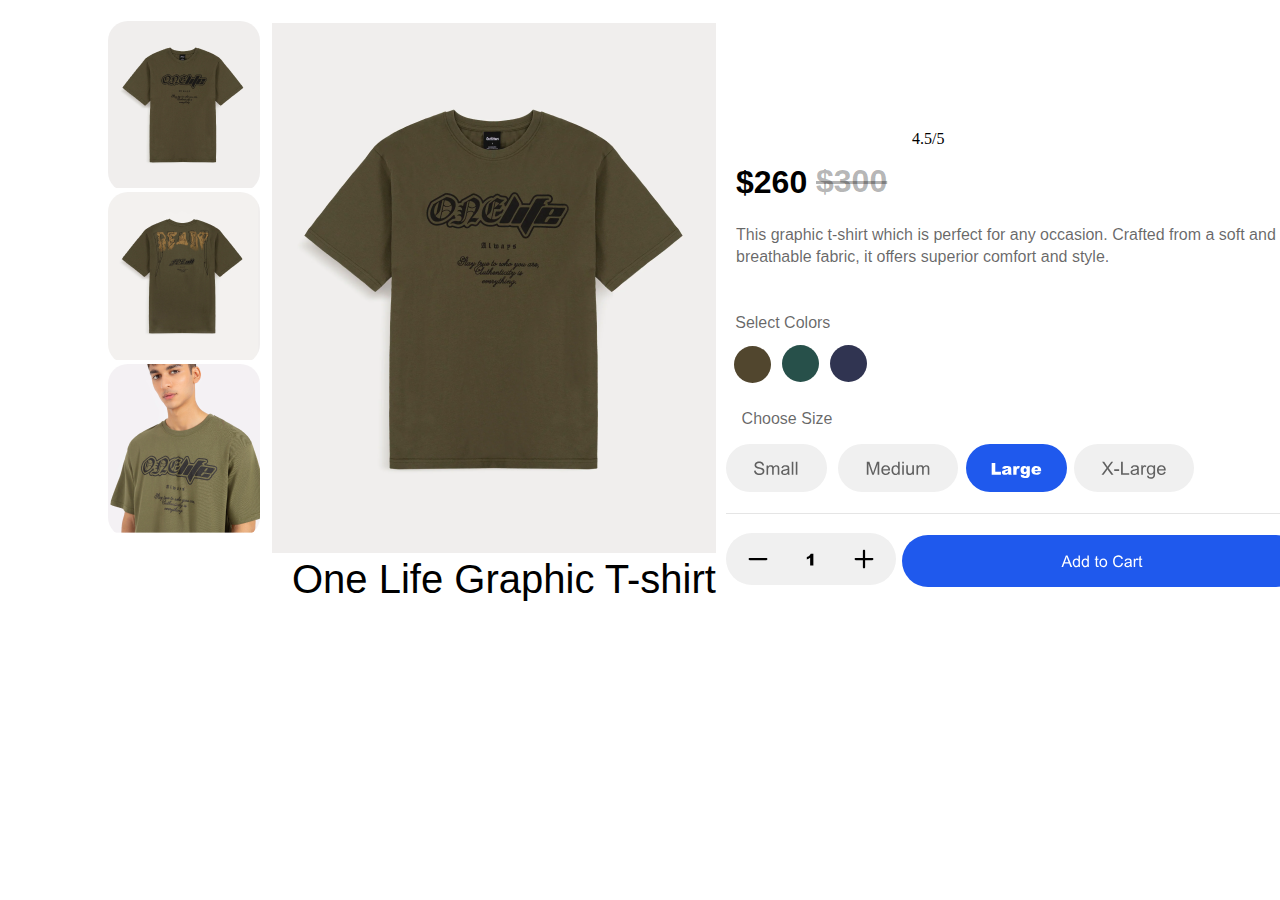
==== index.html @ cf6b4699 "ma partie" ====
<!DOCTYPE html>
<html lang="en">
<head>
    <meta charset="UTF-8">
    <meta name="viewport" content="width=device-width, initial-scale=1.0">
    <link rel="stylesheet" href="css/style.css"/>
    <link rel="stylesheet" href="https://cdnjs.cloudflare.com/ajax/libs/font-awesome/6.5.1/css/all.min.css" integrity="sha512-DTOQO9RWCH3ppGqcWaEA1BIZOC6xxalwEsw9c2QQeAIftl+Vegovlnee1c9QX4TctnWMn13TZye+giMm8e2LwA==" crossorigin="anonymous" referrerpolicy="no-referrer" />
    <title>Document</title>
</head>
<body>
    <h1></h1>
    <section class="ST-shirt">
        <article class="box">
            <div class="image-container"><img src="assets/small_tshirt_1.png"/></div>
        </article>
        <article class="box">
            <div class="image-container"><img src="assets/small_tshirt_2.png"/></div>
        </article>
        <article class="box">
            <div class="image-container"><img src="assets/small_tshirt_3.png"/></div>
        </article>
    </section>

    <section class="LT-shirt">
        <article class="box"><img src="assets/large_tshirt_1.png"/></article>
        
    <section class="Text1">
        <div class="text-container">
            <div style="color: black; font-size: 40px; font-family: Arial; font-weight: 400; word-wrap: break-word">One Life Graphic T-shirt</div>
        </div>
    </section>
        
        <section class="Stars">
            <article class="stars">
                <i class="fa-solid fa-star"></i>
                <i class="fa-solid fa-star"></i>
                <i class="fa-solid fa-star"></i>
                <i class="fa-solid fa-star"></i>  
                <i class="fa-sharp fa-regular fa-star-half-stroke"></i> 
            </article>
        </section>
        
        <section class="Grade">
            <article class="grade">
                4.5/5
            <section class="Price">
                <article class="text-container-2">
                    <article style="color: black; font-size: 32px; font-family: Arial; font-weight: 700; word-wrap: break-word">$260</article>
                </article>
            </section>
            
            <section class="Price2">
                <article class="text-container-3">
                    <article style="color: rgba(0, 0, 0, 0.30); font-size: 32px; font-family: Arial; font-weight: 700; text-decoration: line-through; word-wrap: break-word">$300</article>
                </article>
            </section>

            <section class="Text2">
                <article class="text-container2">
                    <article style="width: 100%; color: rgba(0, 0, 0, 0.60); font-size: 16px; font-family: Arial; font-weight: 400; line-height: 22px; word-wrap: break-word">This graphic t-shirt which is perfect for any occasion. Crafted from a soft and breathable fabric, it offers superior comfort and style.</article>
                </article>
            </section>
        </section>
    <section class="Colorsb">
        <article class="select colors">
            <article style="color: rgba(0, 0, 0, 0.60); font-size: 16px; font-family: Arial; font-weight: 400; word-wrap: break-word">Select Colors </article>
        </section>
        <section class="Circle1">
            <article class="button">
                <article class="circle"><img src="assets/Ellipse 1.svg" /></article>
    <section class="Circle2">
            <article class="button">
                <article class="circle"><img src="assets/Ellipse 2.svg" /></article>
    <section class="Circle3">
            <article class="button">
                <article class="circle"><img src="assets/Ellipse 3.svg" /></article>
     <section class="Check">
            <article class="button">
                <article class="check"><img src="assets/check.svg" /></article>
            </section>
        </section>
    </section>
</section>


<section class="CSize">
    <article class="select colors">
        <article style="color: rgba(0, 0, 0, 0.60); font-size: 16px; font-family: Arial; font-weight: 400; word-wrap: break-word">Choose Size </article>

<section class="Size">
    <article class="button">
        <article class="small"><img src="assets/small.svg" /></article>
<section class="Size">
    <article class="button">
        <article class="medium"><img src="assets/medium.svg" /></article>
<section class="Size">
    <article class="button">
        <article class="large"><img src="assets/large.svg" /></article>
<section class="Size">
    <article class="button">
        <article class="X-large"><img src="assets/X-large.svg" /></article>
           </section>
        </section>
    </section>
</section>

<section class="Line">
    <article class="line">
        <article class="line1"><img src="assets/Line.svg" /></article>
</section>

<section class="Compteur">
    <article class="button">
        <article class="compteur"><img src="assets/compteur.svg" /></article>
</section>

<section class="Cart">
    <article class="button">
        <article class="cart"><img src="assets/cart.svg" /></article>
</section>

</body>
</html>
---- css/style.css ----
.ST-shirt{
    display: flex;
    flex-wrap: wrap;
    margin-left: 100px;
    flex-wrap: wrap;
    flex-direction: column;
    width: 152px;
    border-radius: 20px;
    }

    .LT-shirt{
        display: flex;
        flex-wrap: wrap;
        margin-left: 16.5em;
        margin-top: -32.17em;
        height: 530px;
        
        }
        

        .image-container {
            border-radius: 20px;
            overflow: hidden;
            flex-wrap: wrap; 
        }
        
        .Text1 {
            display: flex;
            flex-wrap: wrap;
            align-items:top;
            margin-left: 20px;
            width: 57em;

        }

        .Stars{
        display: flex;
        flex-direction: row;
        flex-wrap: wrap;
        margin-top: -20em ;
        margin-left: 19.5em;
        font-size: 1.5em;
        color: #FFC633;
        width: 300px;
        }

        .Grade {
            color: black;
            flex-wrap: wrap;
            margin-left: -8em; 
            margin-top: -29.5em;
            width: 36px;
            height: 18px;
        }
        
        .Price{
            display: flex;
            flex-wrap: wrap;
            margin-left: -11em; 
            margin-top: 1em;
        
        }
        
        .Price2{
            display: flex;
            flex-wrap: wrap;
            align-items: top;
            margin-left: -6em; 
            margin-top: -2.38em;
        
        }
        
        .Text2{
            display: flex;
            flex-wrap: wrap;
            align-items: top;
            margin-left: -11em; 
            margin-top: 1.5em;
            width: 36.875em;
        
        }
        
        .Colorsb{
            display: flex;
            flex-wrap: wrap;
            align-items: top;
            margin-left: -13.3em; 
            margin-top: -18em;
            width: 6em;
        }

        .Circle1 {
            display: flex;
            margin-top: -16em;
            margin-left: -6.1em;
            width: 9em;
            height: 2.3em;
        }

        .Circle2 {
            display: flex;
            margin-top: -2.6em;
            margin-left: 3em;
            width: 9em;
            height: 2.3em;
        }

        .Circle3 {
            display: flex;
            margin-top: -2.6em;
            margin-left: 3em;
            width: 9em;
            height: 2.3em;
        }

        .Check{
            display: flex;
            margin-top: 0em;
            margin-left: 0em;
            width: 1em;
            height: 1em;
            color: black;
        }

        .CSize{
            display: flex;
            flex-wrap: wrap;
            align-items: top;
            margin-left: -8.5em; 
            margin-top: -12em;
            width: 5.68em;
        }

        .small{
            display: flex;
            margin-top:  1em;
            margin-left: -1em;
            width: 5.6em;
            height: 3em;
        }

        .medium{
            display: flex;
            margin-top:  -3em;
            margin-left: 6em;
            width: 6.6em;
            height: 3em;
        }

        .large{
            display: flex;
            margin-top:  -3em;
            margin-left: 14em;
            width: 6.2em;
            height: 3em;
        }

        .X-large{
            display: flex;
            margin-top:  -3em;
            margin-left: 20.80em;
            width: 6.6em;
            height: 3em;
        }

        .Line{
            display: flex;
            margin-top: 0.5em;
            margin-left: -1em;
            width: 36.875em;
            height: 0.1em
        }

        .Compteur{
            display: flex;
            margin-top: 2em;
            margin-left: -1em;
            width: 36em;
            height: 0.1em
        }

        .Cart{
            display: flex;
            margin-top: 0em;
            margin-left: 10em;
            width: 25em;
            height: 3.25em   
        }
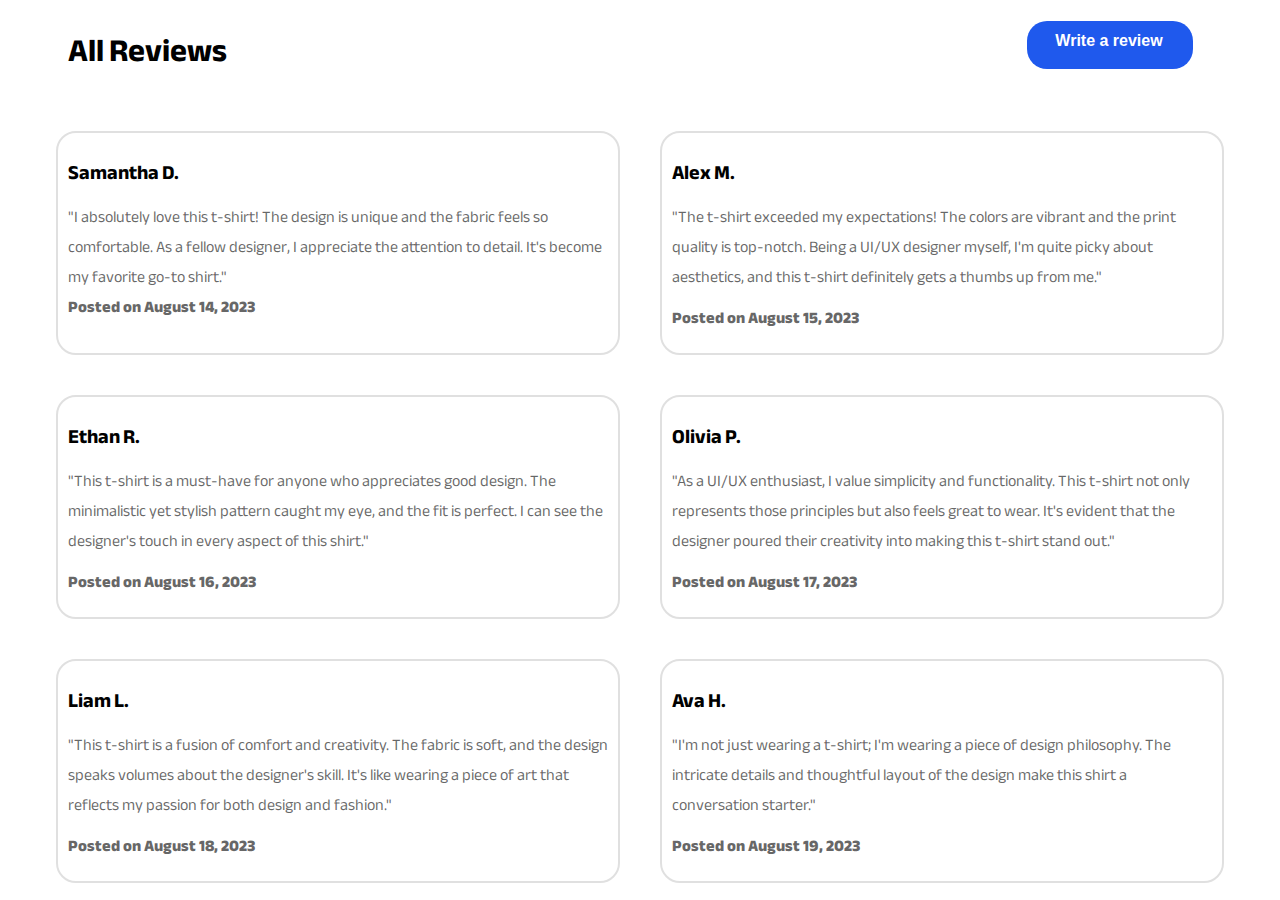
==== commit 58dec8fd: "changement police" ====
--- a/index.html
+++ b/index.html
@@ -1,123 +1,55 @@
 <!DOCTYPE html>
-<html lang="en">
+<html lang="fr">
 <head>
-    <meta charset="UTF-8">
-    <meta name="viewport" content="width=device-width, initial-scale=1.0">
-    <link rel="stylesheet" href="css/style.css"/>
+    <meta charset="utf-8">
+    <title>Shop</title>
+    <link rel="stylesheet" type="text/css" href="css/style.css">
     <link rel="stylesheet" href="https://cdnjs.cloudflare.com/ajax/libs/font-awesome/6.5.1/css/all.min.css" integrity="sha512-DTOQO9RWCH3ppGqcWaEA1BIZOC6xxalwEsw9c2QQeAIftl+Vegovlnee1c9QX4TctnWMn13TZye+giMm8e2LwA==" crossorigin="anonymous" referrerpolicy="no-referrer" />
-    <title>Document</title>
-</head>
-<body>
-    <h1></h1>
-    <section class="ST-shirt">
-        <article class="box">
-            <div class="image-container"><img src="assets/small_tshirt_1.png"/></div>
-        </article>
-        <article class="box">
-            <div class="image-container"><img src="assets/small_tshirt_2.png"/></div>
-        </article>
-        <article class="box">
-            <div class="image-container"><img src="assets/small_tshirt_3.png"/></div>
-        </article>
-    </section>
+    <link href="https://fonts.bunny.net/css2?family=Anek+Bangla:wght@100;200;300;400;500;600;700;800&display=swap" rel="stylesheet">
+    <body>
+        <h1 class="allreviews">All Reviews</i>
+            <button class="writeBox">
+                <h3 class="write">Write a review</h3>
+            </button>
+        </h1>
 
-    <section class="LT-shirt">
-        <article class="box"><img src="assets/large_tshirt_1.png"/></article>
-        
-    <section class="Text1">
-        <div class="text-container">
-            <div style="color: black; font-size: 40px; font-family: Arial; font-weight: 400; word-wrap: break-word">One Life Graphic T-shirt</div>
-        </div>
-    </section>
-        
-        <section class="Stars">
-            <article class="stars">
-                <i class="fa-solid fa-star"></i>
-                <i class="fa-solid fa-star"></i>
-                <i class="fa-solid fa-star"></i>
-                <i class="fa-solid fa-star"></i>  
-                <i class="fa-sharp fa-regular fa-star-half-stroke"></i> 
-            </article>
-        </section>
-        
-        <section class="Grade">
-            <article class="grade">
-                4.5/5
-            <section class="Price">
-                <article class="text-container-2">
-                    <article style="color: black; font-size: 32px; font-family: Arial; font-weight: 700; word-wrap: break-word">$260</article>
-                </article>
+        <section class="reviews">
+            <section class="comments">
+                <article class="star"><i class="fa-solid fa-star"></i><i class="fa-solid fa-star"></i><i class="fa-solid fa-star"></i><i class="fa-solid fa-star"></i><i class="fa-solid fa-star-half"></i></article>
+                <article class="Name">Samantha D.</article>
+                <acticle class="text">"I absolutely love this t-shirt! The design is unique and the fabric feels so comfortable. As a fellow designer, I appreciate the attention to detail. It's become my favorite go-to shirt."</article>
+                <article class="date">Posted on August 14, 2023</article>
             </section>
-            
-            <section class="Price2">
-                <article class="text-container-3">
-                    <article style="color: rgba(0, 0, 0, 0.30); font-size: 32px; font-family: Arial; font-weight: 700; text-decoration: line-through; word-wrap: break-word">$300</article>
-                </article>
+            <section class="comments">
+                <article class="star"><i class="fa-solid fa-star"></i><i class="fa-solid fa-star"></i><i class="fa-solid fa-star"></i><i class="fa-solid fa-star"></i></article>
+                <article class="Name">Alex M.</article>
+                <article class="text">"The t-shirt exceeded my expectations! The colors are vibrant and the print quality is top-notch. Being a UI/UX designer myself, I'm quite picky about aesthetics, and this t-shirt definitely gets a thumbs up from me."</article>
+                <article class="date">Posted on August 15, 2023</article>
             </section>
-
-            <section class="Text2">
-                <article class="text-container2">
-                    <article style="width: 100%; color: rgba(0, 0, 0, 0.60); font-size: 16px; font-family: Arial; font-weight: 400; line-height: 22px; word-wrap: break-word">This graphic t-shirt which is perfect for any occasion. Crafted from a soft and breathable fabric, it offers superior comfort and style.</article>
-                </article>
+            <section class="comments">
+                <article class="star"><i class="fa-solid fa-star"></i><i class="fa-solid fa-star"></i><i class="fa-solid fa-star"></i><i class="fa-solid fa-star-half"></i></article>
+                <article class="Name">Ethan R.</article>
+                <article class="text">"This t-shirt is a must-have for anyone who appreciates good design. The minimalistic yet stylish pattern caught my eye, and the fit is perfect. I can see the designer's touch in every aspect of this shirt."</article>
+                <article class="date">Posted on August 16, 2023</article>
+            </section>
+            <section class="comments">
+                <article class="star"><i class="fa-solid fa-star"></i><i class="fa-solid fa-star"></i><i class="fa-solid fa-star"></i><i class="fa-solid fa-star"></i></article>
+                <article class="Name">Olivia P.</article>
+                <article class="text">"As a UI/UX enthusiast, I value simplicity and functionality. This t-shirt not only represents those principles but also feels great to wear. It's evident that the designer poured their creativity into making this t-shirt stand out."</article>
+                <article class="date">Posted on August 17, 2023</article>
+            </section>
+            <section class="comments">
+                <article class="star"><i class="fa-solid fa-star"></i><i class="fa-solid fa-star"></i><i class="fa-solid fa-star"></i><i class="fa-solid fa-star"></i></article>
+                <article class="Name">Liam L.</article>
+                <article class="text">"This t-shirt is a fusion of comfort and creativity. The fabric is soft, and the design speaks volumes about the designer's skill. It's like wearing a piece of art that reflects my passion for both design and fashion."</article>
+                <article class="date">Posted on August 18, 2023</article>
+            </section>
+            <section class="comments">
+                <article class="star"><i class="fa-solid fa-star"></i><i class="fa-solid fa-star"></i><i class="fa-solid fa-star"></i><i class="fa-solid fa-star"></i><i class="fa-solid fa-star-half"></i></article>
+                <article class="Name">Ava H.</article>
+                <article class="text">"I'm not just wearing a t-shirt; I'm wearing a piece of design philosophy. The intricate details and thoughtful layout of the design make this shirt a conversation starter."</article>
+                <article class="date">Posted on August 19, 2023</article>
             </section>
         </section>
-    <section class="Colorsb">
-        <article class="select colors">
-            <article style="color: rgba(0, 0, 0, 0.60); font-size: 16px; font-family: Arial; font-weight: 400; word-wrap: break-word">Select Colors </article>
-        </section>
-        <section class="Circle1">
-            <article class="button">
-                <article class="circle"><img src="assets/Ellipse 1.svg" /></article>
-    <section class="Circle2">
-            <article class="button">
-                <article class="circle"><img src="assets/Ellipse 2.svg" /></article>
-    <section class="Circle3">
-            <article class="button">
-                <article class="circle"><img src="assets/Ellipse 3.svg" /></article>
-     <section class="Check">
-            <article class="button">
-                <article class="check"><img src="assets/check.svg" /></article>
-            </section>
-        </section>
-    </section>
-</section>
-
-
-<section class="CSize">
-    <article class="select colors">
-        <article style="color: rgba(0, 0, 0, 0.60); font-size: 16px; font-family: Arial; font-weight: 400; word-wrap: break-word">Choose Size </article>
-
-<section class="Size">
-    <article class="button">
-        <article class="small"><img src="assets/small.svg" /></article>
-<section class="Size">
-    <article class="button">
-        <article class="medium"><img src="assets/medium.svg" /></article>
-<section class="Size">
-    <article class="button">
-        <article class="large"><img src="assets/large.svg" /></article>
-<section class="Size">
-    <article class="button">
-        <article class="X-large"><img src="assets/X-large.svg" /></article>
-           </section>
-        </section>
-    </section>
-</section>
-
-<section class="Line">
-    <article class="line">
-        <article class="line1"><img src="assets/Line.svg" /></article>
-</section>
-
-<section class="Compteur">
-    <article class="button">
-        <article class="compteur"><img src="assets/compteur.svg" /></article>
-</section>
-
-<section class="Cart">
-    <article class="button">
-        <article class="cart"><img src="assets/cart.svg" /></article>
-</section>
-
-</body>
-</html>+    </body>
+</head>--- a/css/style.css
+++ b/css/style.css
@@ -1,188 +1,150 @@
-.ST-shirt{
-    display: flex;
-    flex-wrap: wrap;
-    margin-left: 100px;
-    flex-wrap: wrap;
-    flex-direction: column;
-    width: 152px;
-    border-radius: 20px;
-    }
-
-    .LT-shirt{
-        display: flex;
-        flex-wrap: wrap;
-        margin-left: 16.5em;
-        margin-top: -32.17em;
-        height: 530px;
-        
-        }
-        
-
-        .image-container {
-            border-radius: 20px;
-            overflow: hidden;
-            flex-wrap: wrap; 
-        }
-        
-        .Text1 {
-            display: flex;
-            flex-wrap: wrap;
-            align-items:top;
-            margin-left: 20px;
-            width: 57em;
-
-        }
-
-        .Stars{
-        display: flex;
-        flex-direction: row;
-        flex-wrap: wrap;
-        margin-top: -20em ;
-        margin-left: 19.5em;
-        font-size: 1.5em;
-        color: #FFC633;
-        width: 300px;
-        }
-
-        .Grade {
-            color: black;
-            flex-wrap: wrap;
-            margin-left: -8em; 
-            margin-top: -29.5em;
-            width: 36px;
-            height: 18px;
-        }
-        
-        .Price{
-            display: flex;
-            flex-wrap: wrap;
-            margin-left: -11em; 
-            margin-top: 1em;
-        
-        }
-        
-        .Price2{
-            display: flex;
-            flex-wrap: wrap;
-            align-items: top;
-            margin-left: -6em; 
-            margin-top: -2.38em;
-        
-        }
-        
-        .Text2{
-            display: flex;
-            flex-wrap: wrap;
-            align-items: top;
-            margin-left: -11em; 
-            margin-top: 1.5em;
-            width: 36.875em;
-        
-        }
-        
-        .Colorsb{
-            display: flex;
-            flex-wrap: wrap;
-            align-items: top;
-            margin-left: -13.3em; 
-            margin-top: -18em;
-            width: 6em;
-        }
-
-        .Circle1 {
-            display: flex;
-            margin-top: -16em;
-            margin-left: -6.1em;
-            width: 9em;
-            height: 2.3em;
-        }
-
-        .Circle2 {
-            display: flex;
-            margin-top: -2.6em;
-            margin-left: 3em;
-            width: 9em;
-            height: 2.3em;
-        }
-
-        .Circle3 {
-            display: flex;
-            margin-top: -2.6em;
-            margin-left: 3em;
-            width: 9em;
-            height: 2.3em;
-        }
-
-        .Check{
-            display: flex;
-            margin-top: 0em;
-            margin-left: 0em;
-            width: 1em;
-            height: 1em;
-            color: black;
-        }
-
-        .CSize{
-            display: flex;
-            flex-wrap: wrap;
-            align-items: top;
-            margin-left: -8.5em; 
-            margin-top: -12em;
-            width: 5.68em;
-        }
-
-        .small{
-            display: flex;
-            margin-top:  1em;
-            margin-left: -1em;
-            width: 5.6em;
-            height: 3em;
-        }
-
-        .medium{
-            display: flex;
-            margin-top:  -3em;
-            margin-left: 6em;
-            width: 6.6em;
-            height: 3em;
-        }
-
-        .large{
-            display: flex;
-            margin-top:  -3em;
-            margin-left: 14em;
-            width: 6.2em;
-            height: 3em;
-        }
-
-        .X-large{
-            display: flex;
-            margin-top:  -3em;
-            margin-left: 20.80em;
-            width: 6.6em;
-            height: 3em;
-        }
-
-        .Line{
-            display: flex;
-            margin-top: 0.5em;
-            margin-left: -1em;
-            width: 36.875em;
-            height: 0.1em
-        }
-
-        .Compteur{
-            display: flex;
-            margin-top: 2em;
-            margin-left: -1em;
-            width: 36em;
-            height: 0.1em
-        }
-
-        .Cart{
-            display: flex;
-            margin-top: 0em;
-            margin-left: 10em;
-            width: 25em;
-            height: 3.25em   
-        }+body {
+    font-family: 'Anek Bangla', sans-serif;
+    font-weight:100
+}
+
+.star {
+    color:#FFC300;
+    grid-area:star;
+}
+
+.Name {
+    font-weight:700;
+    font-size:20px;
+    grid-area:Name;
+
+}
+
+.text {
+    font-size:16px;
+    font-weight:400;
+    grid-area:text;
+    color:rgba(0, 0, 0, 0.6);
+}
+
+.date {
+    font-size: 16px;
+    font-weight:900;
+    color:rgba(0, 0, 0, 0.6);
+    grid-area:date;    
+}
+
+.write {
+    color:white;
+    font-weight:900;
+    font-size:16px;
+}
+@media only screen and (min-width:1184px){
+.reviews {
+    margin-top:50px;
+    display:grid;
+    justify-content: center;
+    grid-template-areas: 
+    "comments comments"
+    "comments comments"
+    "comments comments";
+    row-gap: 40px;
+    column-gap: 40px;
+}
+
+.comments {
+    display:grid;
+    grid-template-areas: 
+    "star"
+    "name"
+    "text"
+    "date";
+    width:540px;
+    height: 200px;
+    border:2px solid rgb(224, 224, 224);
+    border-radius: 20px;
+    padding:10px;
+    column-gap: 20px;;
+}
+
+.comments:hover {
+    transform:scale(1.1)
+}
+
+.Name {
+    grid-area:name;
+}
+
+.text {
+    grid-area:text;
+}
+
+.date {
+    grid-area:date;
+}
+
+.allreviews {
+    display:flex;
+    justify-content: center;
+    margin-right:20px;
+}
+
+.writeBox {
+    margin-left:800px;
+    border-radius:20px;
+    border:0px solid rgb(0.185 0.3428 0.8969);
+    background: #1F59ED;
+    width:166px;
+    height:48px;
+}
+
+.writeBox:hover {
+    transform:scale(1.1);
+}
+
+.write {
+    margin-top:10px;
+    margin-left:10px;
+    width:133px;
+    height:23px;
+
+}
+}
+
+@media only screen and (min-width:450px) and (max-width:1184px){
+    .reviews {
+        margin-top: 27px;
+        display:flex;
+        flex-direction: column;
+        gap:23px;
+    }
+    .comments {
+        display:flex;
+        flex-direction: column;
+        width:358px;
+        height:169px;
+        border:1px solid rgb(224, 224, 224);
+        border-radius: 20px;
+        padding:24px;
+        gap:10px
+    }
+
+    .allreviews {
+        display:flex;
+        justify-content: left;
+        width: 500px;
+        height:27px;
+        font-size:20px;
+        font-weight:700
+    }
+
+    .writeBox {
+        margin-top:-5px;
+        margin-left:180px;
+        border-radius:20px;
+        border:0px solid rgb(0.185 0.3428 0.8969);
+        background: #1F59ED;
+        width:113px;
+        height:40px;
+    }
+
+    .write {
+        font-size:12px;
+        font-weight: 500;
+    }
+}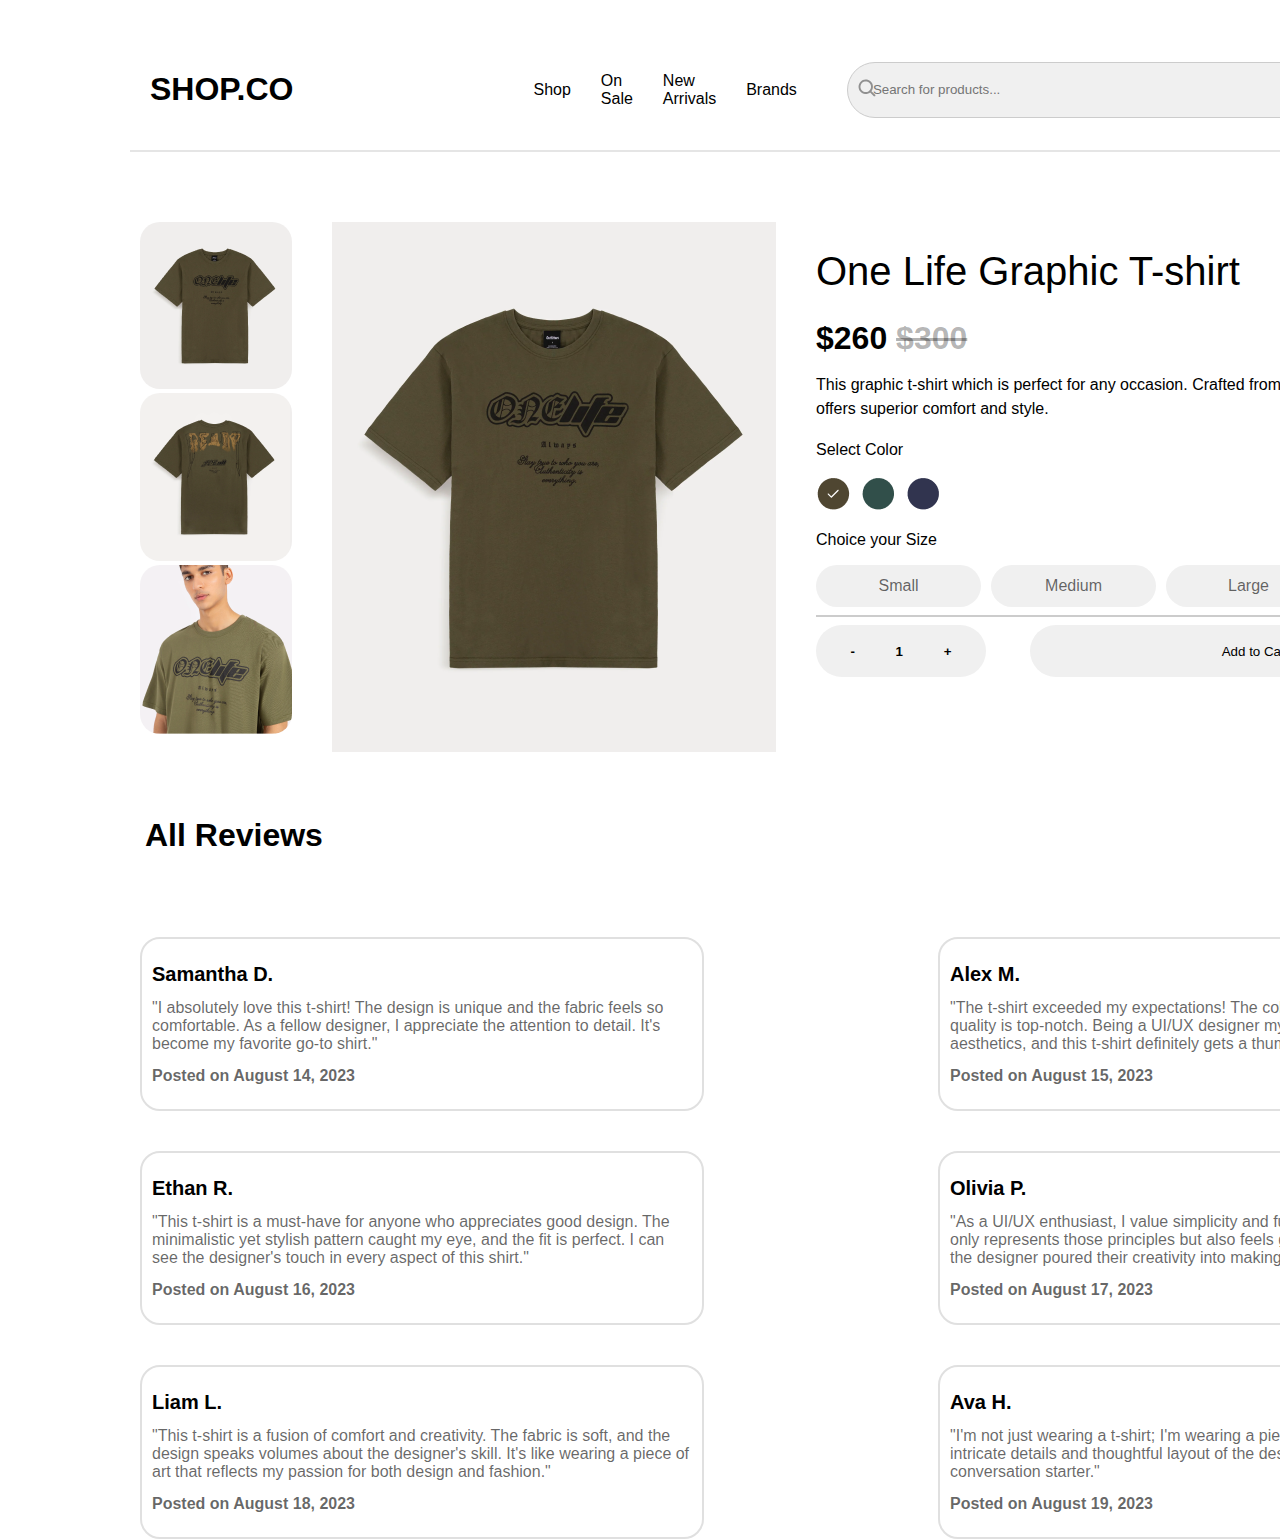
==== commit 6b4cf86d: "changement de police" ====
--- a/index.html
+++ b/index.html
@@ -1,55 +1,148 @@
-<!DOCTYPE html>
-<html lang="fr">
-<head>
-    <meta charset="utf-8">
-    <title>Shop</title>
-    <link rel="stylesheet" type="text/css" href="css/style.css">
-    <link rel="stylesheet" href="https://cdnjs.cloudflare.com/ajax/libs/font-awesome/6.5.1/css/all.min.css" integrity="sha512-DTOQO9RWCH3ppGqcWaEA1BIZOC6xxalwEsw9c2QQeAIftl+Vegovlnee1c9QX4TctnWMn13TZye+giMm8e2LwA==" crossorigin="anonymous" referrerpolicy="no-referrer" />
-    <link href="https://fonts.bunny.net/css2?family=Anek+Bangla:wght@100;200;300;400;500;600;700;800&display=swap" rel="stylesheet">
-    <body>
-        <h1 class="allreviews">All Reviews</i>
-            <button class="writeBox">
-                <h3 class="write">Write a review</h3>
-            </button>
-        </h1>
-
-        <section class="reviews">
-            <section class="comments">
-                <article class="star"><i class="fa-solid fa-star"></i><i class="fa-solid fa-star"></i><i class="fa-solid fa-star"></i><i class="fa-solid fa-star"></i><i class="fa-solid fa-star-half"></i></article>
-                <article class="Name">Samantha D.</article>
-                <acticle class="text">"I absolutely love this t-shirt! The design is unique and the fabric feels so comfortable. As a fellow designer, I appreciate the attention to detail. It's become my favorite go-to shirt."</article>
-                <article class="date">Posted on August 14, 2023</article>
-            </section>
-            <section class="comments">
-                <article class="star"><i class="fa-solid fa-star"></i><i class="fa-solid fa-star"></i><i class="fa-solid fa-star"></i><i class="fa-solid fa-star"></i></article>
-                <article class="Name">Alex M.</article>
-                <article class="text">"The t-shirt exceeded my expectations! The colors are vibrant and the print quality is top-notch. Being a UI/UX designer myself, I'm quite picky about aesthetics, and this t-shirt definitely gets a thumbs up from me."</article>
-                <article class="date">Posted on August 15, 2023</article>
-            </section>
-            <section class="comments">
-                <article class="star"><i class="fa-solid fa-star"></i><i class="fa-solid fa-star"></i><i class="fa-solid fa-star"></i><i class="fa-solid fa-star-half"></i></article>
-                <article class="Name">Ethan R.</article>
-                <article class="text">"This t-shirt is a must-have for anyone who appreciates good design. The minimalistic yet stylish pattern caught my eye, and the fit is perfect. I can see the designer's touch in every aspect of this shirt."</article>
-                <article class="date">Posted on August 16, 2023</article>
-            </section>
-            <section class="comments">
-                <article class="star"><i class="fa-solid fa-star"></i><i class="fa-solid fa-star"></i><i class="fa-solid fa-star"></i><i class="fa-solid fa-star"></i></article>
-                <article class="Name">Olivia P.</article>
-                <article class="text">"As a UI/UX enthusiast, I value simplicity and functionality. This t-shirt not only represents those principles but also feels great to wear. It's evident that the designer poured their creativity into making this t-shirt stand out."</article>
-                <article class="date">Posted on August 17, 2023</article>
-            </section>
-            <section class="comments">
-                <article class="star"><i class="fa-solid fa-star"></i><i class="fa-solid fa-star"></i><i class="fa-solid fa-star"></i><i class="fa-solid fa-star"></i></article>
-                <article class="Name">Liam L.</article>
-                <article class="text">"This t-shirt is a fusion of comfort and creativity. The fabric is soft, and the design speaks volumes about the designer's skill. It's like wearing a piece of art that reflects my passion for both design and fashion."</article>
-                <article class="date">Posted on August 18, 2023</article>
-            </section>
-            <section class="comments">
-                <article class="star"><i class="fa-solid fa-star"></i><i class="fa-solid fa-star"></i><i class="fa-solid fa-star"></i><i class="fa-solid fa-star"></i><i class="fa-solid fa-star-half"></i></article>
-                <article class="Name">Ava H.</article>
-                <article class="text">"I'm not just wearing a t-shirt; I'm wearing a piece of design philosophy. The intricate details and thoughtful layout of the design make this shirt a conversation starter."</article>
-                <article class="date">Posted on August 19, 2023</article>
-            </section>
-        </section>
-    </body>
-</head>+<!DOCTYPE html>
+<html lang="en">
+<head>
+    <meta charset="UTF-8">
+    <meta http-equiv="X-UA-Compatible" content="IE=edge">
+    <meta name="viewport" content="width=device-width, initial-scale=1.0">
+    <link rel="stylesheet" href="css/style.css">
+    <link href="https://fonts.bunny.net/css2?family=Anek+Bangla:wght@100;200;300;400;500;600;700;800&display=swap" rel="stylesheet">
+   
+    <link rel="stylesheet" href="https://cdnjs.cloudflare.com/ajax/libs/font-awesome/6.5.1/css/all.min.css" integrity="sha512-DTOQO9RWCH3ppGqcWaEA1BIZOC6xxalwEsw9c2QQeAIftl+Vegovlnee1c9QX4TctnWMn13TZye+giMm8e2LwA==" crossorigin="anonymous" referrerpolicy="no-referrer" />
+    <title>Votre Titre</title>
+</head>
+<body>
+
+      <header>
+          
+          <nav class="header_menu">
+              <h1 class="logo">SHOP.CO</h1>
+            <ul>
+              <a href="#">Shop<i class="fa-solid fa-chevron-down"></i></a>
+              <a href="#">On Sale</a>
+              <a href="#">New Arrivals</a>
+              <a href="#">Brands</a>
+            </ul>
+            <div class="search-container">
+              <div class="search-icon">
+                <svg xmlns="http://www.w3.org/2000/svg" width="20" height="24" viewBox="0 0 24 24" fill="none">
+                  <path d="M21.7959 20.2041L17.3437 15.75C18.6787 14.0104 19.3019 11.8282 19.087 9.64606C18.8722 7.46389 17.8353 5.44515 16.1867 3.99936C14.5382 2.55356 12.4014 1.78898 10.2098 1.8607C8.01829 1.93243 5.93607 2.83509 4.38558 4.38558C2.83509 5.93607 1.93243 8.01829 1.8607 10.2098C1.78898 12.4014 2.55356 14.5382 3.99936 16.1867C5.44515 17.8353 7.46389 18.8722 9.64606 19.087C11.8282 19.3019 14.0104 18.6787 15.75 17.3437L20.2059 21.8006C20.3106 21.9053 20.4348 21.9883 20.5715 22.0449C20.7083 22.1015 20.8548 22.1307 21.0028 22.1307C21.1508 22.1307 21.2973 22.1015 21.4341 22.0449C21.5708 21.9883 21.695 21.9053 21.7997 21.8006C21.9043 21.696 21.9873 21.5717 22.044 21.435C22.1006 21.2983 22.1298 21.1517 22.1298 21.0037C22.1298 20.8557 22.1006 20.7092 22.044 20.5725C21.9873 20.4357 21.9043 20.3115 21.7997 20.2069L21.7959 20.2041ZM4.12499 10.5C4.12499 9.23914 4.49888 8.0066 5.19938 6.95823C5.89987 5.90987 6.89551 5.09277 8.06039 4.61026C9.22527 4.12775 10.5071 4.00151 11.7437 4.24749C12.9803 4.49347 14.1162 5.10063 15.0078 5.99219C15.8994 6.88375 16.5065 8.01966 16.7525 9.25629C16.9985 10.4929 16.8722 11.7747 16.3897 12.9396C15.9072 14.1045 15.0901 15.1001 14.0418 15.8006C12.9934 16.5011 11.7608 16.875 10.5 16.875C8.80977 16.8733 7.18927 16.201 5.99411 15.0059C4.79894 13.8107 4.12673 12.1902 4.12499 10.5Z" fill="black" fill-opacity="0.4" style="fill:black;fill-opacity:0.4;"/>
+                  </svg>
+              </div>
+              <input type="text" class="search-input" placeholder="Search for products...">
+              <div class="additional-icons">
+                <i class="fas fa-search"></i>
+                <i class="fas fa-shopping-cart"></i>
+                <i class="far fa-user-circle"></i>
+              </div>
+            </div>
+        </nav>
+       
+    </header>
+
+    <!-- Corrected HTML Structure -->
+<section class="contenu">
+  <section class="description">
+    <div class="grid-container">
+      <div class="grid-item">
+        <img src="images/small_tshirt_1.png" title="t-shirt1" class="item1">
+        <img src="images/small_tshirt_2.png" title="tishirt2" class="item2">
+        <img src="images/small_tshirt_3.png" title="t-shirt3" class="item3">
+      </div>
+      <div class="grid-item">
+        <article>
+          <img src="images/large_tshirt_1.png" title="t-shirt1" class="item4">
+        </article>
+      </div>
+      <div class="grid-item3">
+        <div class="product-details">
+          <h1 class="oneLife">One Life Graphic T-shirt</h1>
+          <div class="rating">
+            <!-- Ajoutez ici vos 5 étoiles en utilisant des icônes ou des images -->
+            <span class="stars"><i class="fa fa-star"></i><i class="fa fa-star"></i><i class="fa fa-star"></i><i class="fa fa-star"></i><i class="fa fa-star-half"></i></span>
+          </div>
+
+          <span class="prix1">$260 </span> <span class="prix2">$300</span>
+
+          <p class="product-description">
+            This graphic t-shirt which is perfect for any occasion. Crafted from a soft and breathable fabric, it offers superior comfort and style.
+          </p>
+
+          <p>Select Color</p>
+          <!-- Ajoutez ici vos 3 selecteurs de couleur (checkbox) -->
+          <img class="choices" src="images/choice.png" alt="">
+
+          <p>Choice your Size</p>
+          <div class="size-buttons">
+            <!-- Ajoutez ici vos 4 boutons (Small, Medium, Large, X-Large) -->
+            <button>Small</button>
+            <button>Medium</button>
+            <button>Large</button>
+            <button>X-Large</button>
+          </div><hr>
+
+          <button class="quantity-btn">-&nbsp;&nbsp;&nbsp;&nbsp;&nbsp;&nbsp;&nbsp;&nbsp;&nbsp;&nbsp; 1&nbsp;&nbsp;&nbsp;&nbsp;&nbsp;&nbsp;&nbsp;&nbsp;&nbsp;&nbsp; +</button>
+          <button class="add-to-cart-btn">Add to Cart</button>
+        </div>
+      </div>
+    </div>
+  </section>
+
+  <!-- partie avis -->
+
+  
+    <h1 class="allreviews">All Reviews</i>
+      <button class="writeBox">
+          <h3 class="write">Write a review</h3>
+      </button>
+  </h1>
+
+ 
+     
+    <section class="reviews">
+        <section class="comments">
+            <article class="star"><i class="fa-solid fa-star"></i><i class="fa-solid fa-star"></i><i class="fa-solid fa-star"></i><i class="fa-solid fa-star"></i><i class="fa-solid fa-star-half"></i></article>
+            <article class="Name">Samantha D.</article>
+            <acticle class="text">"I absolutely love this t-shirt! The design is unique and the fabric feels so comfortable. As a fellow designer, I appreciate the attention to detail. It's become my favorite go-to shirt."</acticle>
+            <article class="date">Posted on August 14, 2023</article>
+        </section>
+        <section class="comments">
+            <article class="star"><i class="fa-solid fa-star"></i><i class="fa-solid fa-star"></i><i class="fa-solid fa-star"></i><i class="fa-solid fa-star"></i></article>
+            <article class="Name">Alex M.</article>
+            <article class="text">"The t-shirt exceeded my expectations! The colors are vibrant and the print quality is top-notch. Being a UI/UX designer myself, I'm quite picky about aesthetics, and this t-shirt definitely gets a thumbs up from me."</article>
+            <article class="date">Posted on August 15, 2023</article>
+        </section>
+        <section class="comments">
+            <article class="star"><i class="fa-solid fa-star"></i><i class="fa-solid fa-star"></i><i class="fa-solid fa-star"></i><i class="fa-solid fa-star-half"></i></article>
+            <article class="Name">Ethan R.</article>
+            <article class="text">"This t-shirt is a must-have for anyone who appreciates good design. The minimalistic yet stylish pattern caught my eye, and the fit is perfect. I can see the designer's touch in every aspect of this shirt."</article>
+            <article class="date">Posted on August 16, 2023</article>
+        </section>
+        <section class="comments">
+            <article class="star"><i class="fa-solid fa-star"></i><i class="fa-solid fa-star"></i><i class="fa-solid fa-star"></i><i class="fa-solid fa-star"></i></article>
+            <article class="Name">Olivia P.</article>
+            <article class="text">"As a UI/UX enthusiast, I value simplicity and functionality. This t-shirt not only represents those principles but also feels great to wear. It's evident that the designer poured their creativity into making this t-shirt stand out."</article>
+            <article class="date">Posted on August 17, 2023</article>
+        </section>
+        <section class="comments">
+            <article class="star"><i class="fa-solid fa-star"></i><i class="fa-solid fa-star"></i><i class="fa-solid fa-star"></i><i class="fa-solid fa-star"></i></article>
+            <article class="Name">Liam L.</article>
+            <article class="text">"This t-shirt is a fusion of comfort and creativity. The fabric is soft, and the design speaks volumes about the designer's skill. It's like wearing a piece of art that reflects my passion for both design and fashion."</article>
+            <article class="date">Posted on August 18, 2023</article>
+        </section>
+        <section class="comments">
+            <article class="star"><i class="fa-solid fa-star"></i><i class="fa-solid fa-star"></i><i class="fa-solid fa-star"></i><i class="fa-solid fa-star"></i><i class="fa-solid fa-star-half"></i></article>
+            <article class="Name">Ava H.</article>
+            <article class="text">"I'm not just wearing a t-shirt; I'm wearing a piece of design philosophy. The intricate details and thoughtful layout of the design make this shirt a conversation starter."</article>
+            <article class="date">Posted on August 19, 2023</article>
+        </section>
+    </section>
+   
+      
+          
+          
+     
+           
+    <!-- Ajoutez ici le contenu de votre page -->
+
+</body>
+</html>
--- a/css/style.css
+++ b/css/style.css
@@ -1,150 +1,465 @@
-body {
-    font-family: 'Anek Bangla', sans-serif;
-    font-weight:100
-}
-
-.star {
-    color:#FFC300;
-    grid-area:star;
-}
-
-.Name {
-    font-weight:700;
-    font-size:20px;
-    grid-area:Name;
-
-}
-
-.text {
-    font-size:16px;
-    font-weight:400;
-    grid-area:text;
-    color:rgba(0, 0, 0, 0.6);
-}
-
-.date {
-    font-size: 16px;
-    font-weight:900;
-    color:rgba(0, 0, 0, 0.6);
-    grid-area:date;    
-}
-
-.write {
-    color:white;
-    font-weight:900;
-    font-size:16px;
-}
-@media only screen and (min-width:1184px){
-.reviews {
-    margin-top:50px;
-    display:grid;
-    justify-content: center;
-    grid-template-areas: 
-    "comments comments"
-    "comments comments"
-    "comments comments";
-    row-gap: 40px;
-    column-gap: 40px;
-}
-
-.comments {
-    display:grid;
-    grid-template-areas: 
-    "star"
-    "name"
-    "text"
-    "date";
-    width:540px;
-    height: 200px;
-    border:2px solid rgb(224, 224, 224);
-    border-radius: 20px;
-    padding:10px;
-    column-gap: 20px;;
-}
-
-.comments:hover {
-    transform:scale(1.1)
-}
-
-.Name {
-    grid-area:name;
-}
-
-.text {
-    grid-area:text;
-}
-
-.date {
-    grid-area:date;
-}
-
-.allreviews {
-    display:flex;
-    justify-content: center;
-    margin-right:20px;
-}
-
-.writeBox {
-    margin-left:800px;
-    border-radius:20px;
-    border:0px solid rgb(0.185 0.3428 0.8969);
-    background: #1F59ED;
-    width:166px;
-    height:48px;
-}
-
-.writeBox:hover {
-    transform:scale(1.1);
-}
-
-.write {
-    margin-top:10px;
-    margin-left:10px;
-    width:133px;
-    height:23px;
-
-}
-}
-
-@media only screen and (min-width:450px) and (max-width:1184px){
-    .reviews {
-        margin-top: 27px;
-        display:flex;
-        flex-direction: column;
-        gap:23px;
-    }
-    .comments {
-        display:flex;
-        flex-direction: column;
-        width:358px;
-        height:169px;
-        border:1px solid rgb(224, 224, 224);
-        border-radius: 20px;
-        padding:24px;
-        gap:10px
-    }
-
-    .allreviews {
-        display:flex;
-        justify-content: left;
-        width: 500px;
-        height:27px;
-        font-size:20px;
-        font-weight:700
-    }
-
-    .writeBox {
-        margin-top:-5px;
-        margin-left:180px;
-        border-radius:20px;
-        border:0px solid rgb(0.185 0.3428 0.8969);
-        background: #1F59ED;
-        width:113px;
-        height:40px;
-    }
-
-    .write {
-        font-size:12px;
-        font-weight: 500;
-    }
-}+body {
+  font-family: 'Anek Bangla', sans-serif;;
+  margin: 0;
+  padding: 0;
+}
+
+
+
+header {
+  display: flex;
+  margin: 20px 120px;
+  align-items: center;
+  background-color: none;
+  color: black;
+  padding: 10px;
+}
+
+/* nav */
+
+nav {
+  display: flex;
+  align-items: center;
+  border-bottom: 2px solid rgba(0, 0, 0, 0.10);
+  padding: 20px;
+}
+
+nav .logo {
+  cursor: pointer;
+}
+
+nav .logo:hover {
+  transform: scale(1.1);
+  transition: 0.5s;
+}
+nav ul {
+  
+  list-style: none;
+  margin-left: 200px;
+  margin-right: 20px;
+ font-size: 16px;
+ display: flex;
+  align-items: center;
+}
+
+nav a {
+  color: black;
+  text-decoration: none;
+  margin-right: 30px;
+ 
+}
+
+nav a:hover {
+  color: #1F59ED;
+  color: color(display-p3 0.1216 0.349 0.9294);
+  font-size: bold;
+  transform: scale(1.2);
+  transition: 0.3s;
+}
+
+.search-container {
+  position: relative;
+  display: flex;
+  align-items: center;
+
+}
+
+.search-input {
+  border-radius: 62px;
+background: #F0F0F0;
+
+
+  padding: 25px;
+  border: 1px solid #ccc;
+
+   /* Pour laisser de l'espace à l'icône */
+  width: 770px;
+  height: 4px
+  
+}
+
+.search-icon {
+  position: absolute;
+  left: 10px;
+}
+
+.additional-icons {
+  display: flex;
+  gap: 5px;
+  position: absolute;
+  right: 10px;
+  flex-wrap: wrap;
+}
+
+/* fin nav */
+.contenu {
+  display: grid;
+  align-items: center;
+  margin: auto;
+  
+}
+
+.grid-item .item1 {
+ border-radius: 20px;
+}
+
+.grid-item .item2 {
+  border-radius: 20px;
+}
+
+.grid-item .item3 {
+  border-radius: 20px;
+}
+
+
+
+.grid-item .item1:hover {
+  transform: scale(1.1);
+  transition: 0.5s;
+}
+.grid-item .item2:hover {
+  transform: scale(1.1);
+  transition: 0.5s;
+}
+.grid-item .item3:hover {
+  transform: scale(1.1);
+  transition: 0.5s;
+}
+.grid-item .item4:hover {
+  transform: scale(1.1);
+  transition: 0.5s;
+}
+
+
+.contenu .description {
+  display: grid;
+  grid-template-columns: 1fr 1fr 1fr;
+  gap: 20px;
+  margin: 20px 120px;
+  align-items: center;
+}
+  
+.description {
+  display: grid;
+  place-self: center;
+  grid-template-columns: 1fr 3fr 11fr;
+  grid-template-rows: 1fr;
+  gap: 20px;
+}
+
+.oneLife{
+  color: #000;
+
+color: color(display-p3 0 0 0);
+
+font-family: Arial;
+font-size: 40px;
+font-style: normal;
+font-weight: 400;
+line-height: normal;
+}
+.product-details {
+  
+  background-color: #fff;
+  
+  
+}
+
+.rating {
+  color: #f1c40f; /* Jaune */
+  font-size: 24px;
+  margin-bottom: 10px;
+}
+
+
+
+.product-description {
+  font-size: 16px;
+  line-height: 1.5;
+  margin-bottom: 20px;
+}
+
+.choices {
+  cursor: pointer;
+}
+
+.prix1{
+  color: #000;
+
+color: color(display-p3 0 0 0);
+
+font-family: Arial;
+font-size: 32px;
+font-style: normal;
+font-weight: 700;
+line-height: normal;
+
+}
+.prix2 {
+  color: rgba(0, 0, 0, 0.30);
+  text-decoration: line-through;
+
+color: color(display-p3 0 0 0 / 0.30);
+
+font-family: Arial;
+font-size: 32px;
+font-style: normal;
+font-weight: 700;
+line-height: normal;
+text-decoration-line: strikethrough;
+}
+
+.size-buttons {
+  display: flex;
+ 
+}
+
+.size-buttons button {
+  flex: 1;
+  padding: 12px 24px;
+  align-items: center;
+  margin-right: 10px;
+  
+  background: #F0F0F0;
+  background: color(display-p3 0.94 0.94 0.94);
+  color: rgba(0, 0, 0, 0.60);
+color: color(display-p3 0 0 0 / 0.60);
+font-family: Arial;
+font-size: 16px;
+font-style: normal;
+font-weight: 400;
+line-height: normal;
+  cursor: pointer;
+  border-radius: 62px;
+  border: none;
+  
+}
+
+.size-buttons button:hover {
+  background: #1F59ED;
+  background: color(display-p3 0.1216 0.349 0.9294);
+  color: #fff;
+  color: color(display-p3 1 1 1);
+}
+
+hr {
+  border: 1px solid #ccc;
+ ;
+}
+.quantity-btn {
+  border-radius: 62px;
+  background: #ccc;
+  background: color(display-p3 0.94 0.94 0.94);
+  align-items: center;
+  width: 170px;
+height: 52px;
+padding: 16px 20px;
+margin-right: 40px;
+border: none;
+cursor: pointer;
+font-weight: 900;
+  
+} 
+
+.quantity-btn:hover {
+  background: #1F59ED;
+  background: color(display-p3 0.1216 0.349 0.9294);
+  color: #fff;
+  color: color(display-p3 1 1 1);
+  
+  
+}
+
+.add-to-cart-btn {
+  border-radius: 62px;
+  background: #ccc;
+  background: color(display-p3 0.94 0.94 0.94);
+  align-items: center;
+border: none;
+height: 52px;
+padding: 16px 20px;
+width: 450px;
+cursor: pointer;
+
+}
+
+.add-to-cart-btn:hover {
+  background: #1F59ED;
+  background: color(display-p3 0.1216 0.349 0.9294);
+  color: #fff;
+  color: color(display-p3 1 1 1);
+}
+
+.grid-container {
+  display: grid;
+  grid-template-columns: repeat(3, 1fr 2fr 3fr); /* Trois colonnes de largeur égale */
+  /* Espacement entre les éléments de la grille */
+ 
+}
+
+/* Style des éléments de la grille (exemple) */
+.grid-item {
+  
+  padding: 20px;
+  
+
+}
+.grid-item3 {
+  padding: 20px;
+  width: 700px;
+}
+  /* jb */
+  
+ 
+body {
+  font-family: Arial;
+}
+
+.star {
+  color:#FFC300;
+  grid-area:star;
+}
+
+.Name {
+  font-weight:700;
+  font-size:20px;
+  grid-area:Name;
+
+}
+
+.text {
+  font-size:16px;
+  font-weight:400;
+  grid-area:text;
+  color:rgba(0, 0, 0, 0.6);
+}
+
+.date {
+  font-size: 16px;
+  font-weight:900;
+  color:rgba(0, 0, 0, 0.6);
+  grid-area:date;    
+}
+
+
+.write {
+  color:white;
+  font-weight:900;
+  font-size:16px;
+ 
+}
+@media only screen and (min-width:1184px){
+.reviews {
+  margin-top:50px;
+  display:grid;
+  margin-left: 140px;
+  grid-template-areas: 
+  "comments comments"
+  "comments comments"
+  "comments comments";
+  row-gap: 40px;
+  column-gap: 40px;
+}
+
+.comments {
+  display:grid;
+  grid-template-areas: 
+  "star"
+  "name"
+  "text"
+  "date";
+  width:540px;
+  height: 150px;
+  border:2px solid rgb(224, 224, 224);
+  border-radius: 20px;
+  padding:10px;
+}
+
+.comments:hover {
+  transform:scale(1.1)
+}
+
+.Name {
+  grid-area:name;
+}
+
+.text {
+  grid-area:text;
+}
+
+.date {
+  grid-area:date;
+}
+
+.allreviews {
+  display:flex;
+  
+ margin-left: 145px;
+}
+
+.writeBox {
+  margin-left:1150px;
+  border-radius:20px;
+  border:0px solid rgb(0.185 0.3428 0.8969);
+  background: #1F59ED;
+  width:166px;
+  height:48px;
+}
+
+.writeBox:hover {
+  transform:scale(1.1);
+}
+
+.write {
+  margin-top:10px;
+  margin-left:10px;
+  width:133px;
+  height:23px;
+  
+
+}
+}
+
+@media only screen and (min-width:425px) and (max-width:1184px){
+  .reviews {
+      margin-top: 27px;
+      display:flex;
+      flex-direction: column;
+      gap:23px;
+  }
+  .comments {
+      display:flex;
+      flex-direction: column;
+      width:358px;
+      height:169px;
+      border:1px solid rgb(224, 224, 224);
+      border-radius: 20px;
+      padding:24px;
+      gap:10px
+  }
+
+  .allreviews {
+      display:flex;
+      justify-content: left;
+      width: 500px;
+      height:27px;
+      font-size:20px;
+      font-weight:700
+  }
+
+  .writeBox {
+      margin-top:-5px;
+      margin-left:180px;
+      border-radius:20px;
+      border:0px solid rgb(0.185 0.3428 0.8969);
+      background: #1F59ED;
+      width:113px;
+      height:40px;
+  }
+
+  .write {
+      font-size:12px;
+      font-weight: 500;
+  }
+}
+
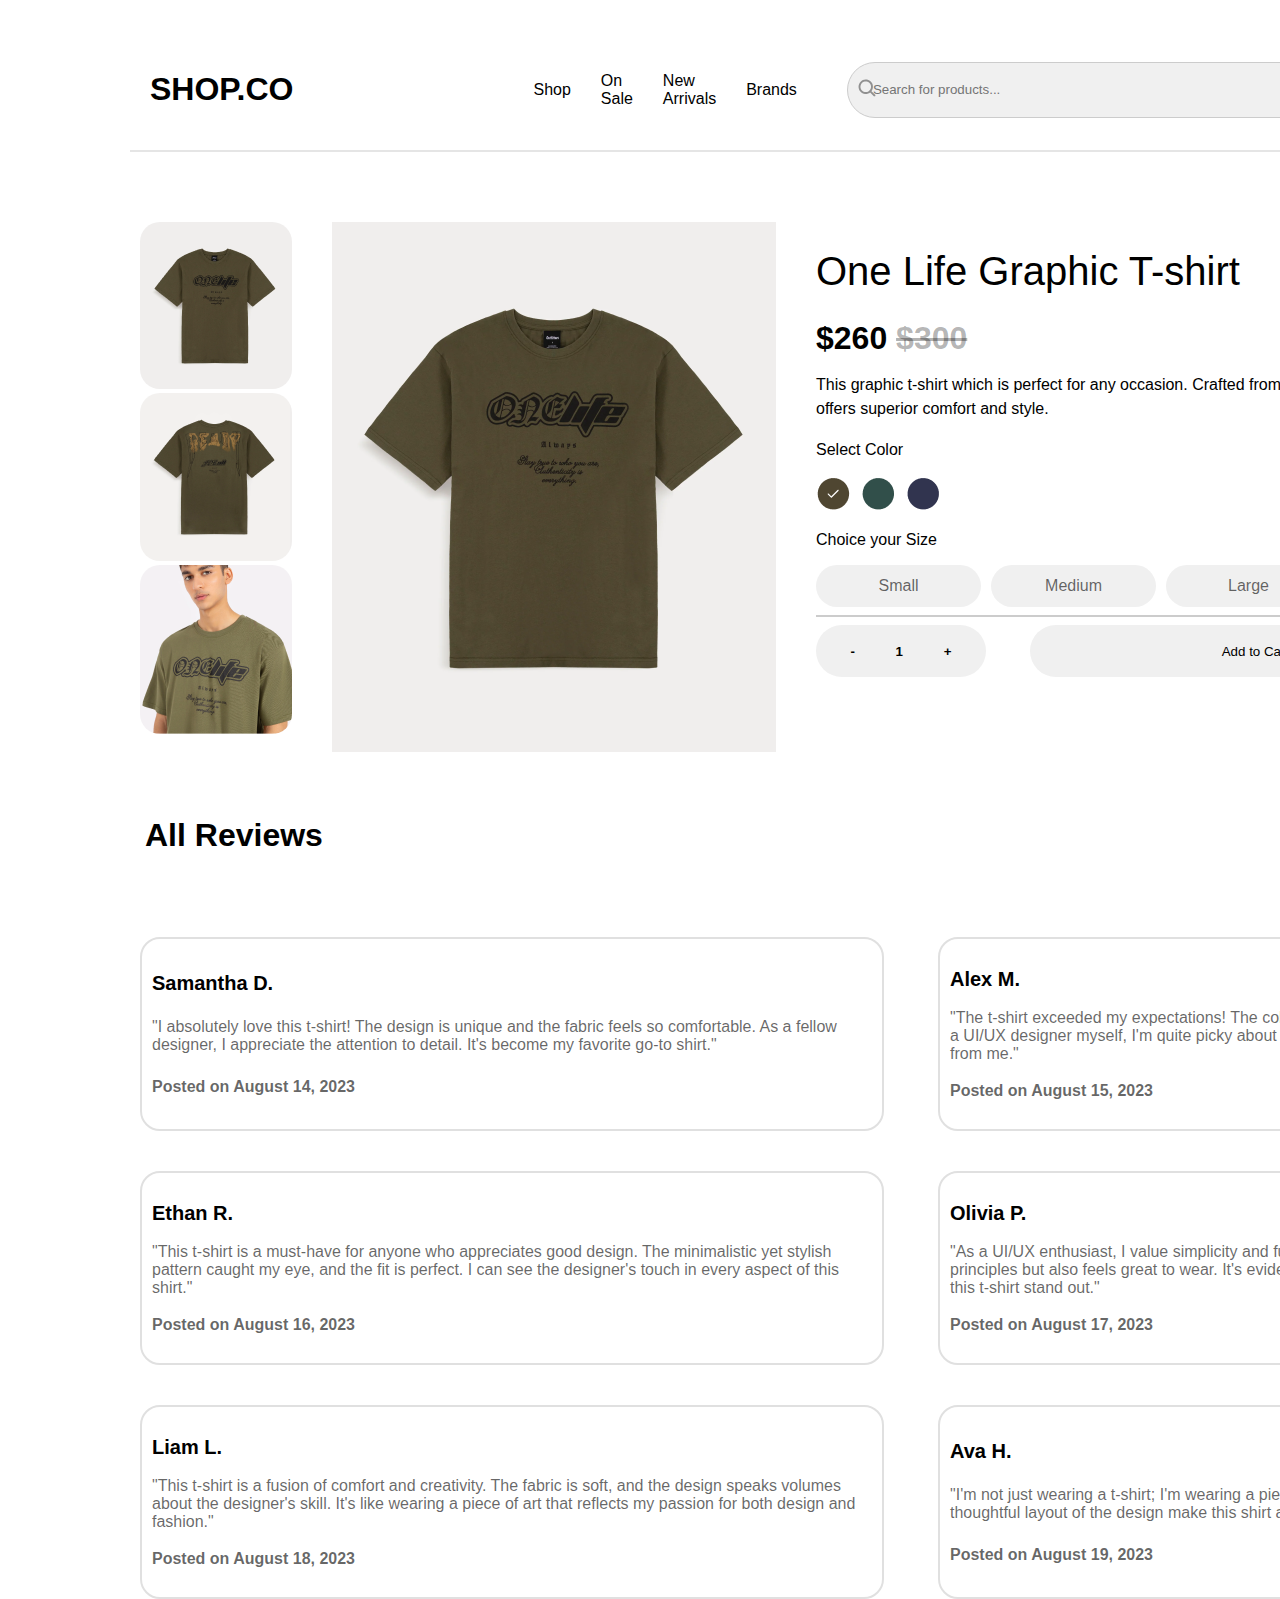
==== commit b726684b: "ajustement de la page" ====
--- a/index.html
+++ b/index.html
@@ -141,8 +141,7 @@
           
           
      
-           
-    <!-- Ajoutez ici le contenu de votre page -->
+  
 
 </body>
 </html>
--- a/css/style.css
+++ b/css/style.css
@@ -368,8 +368,8 @@
   "name"
   "text"
   "date";
-  width:540px;
-  height: 150px;
+  width:720px;
+  height: 170px;
   border:2px solid rgb(224, 224, 224);
   border-radius: 20px;
   padding:10px;
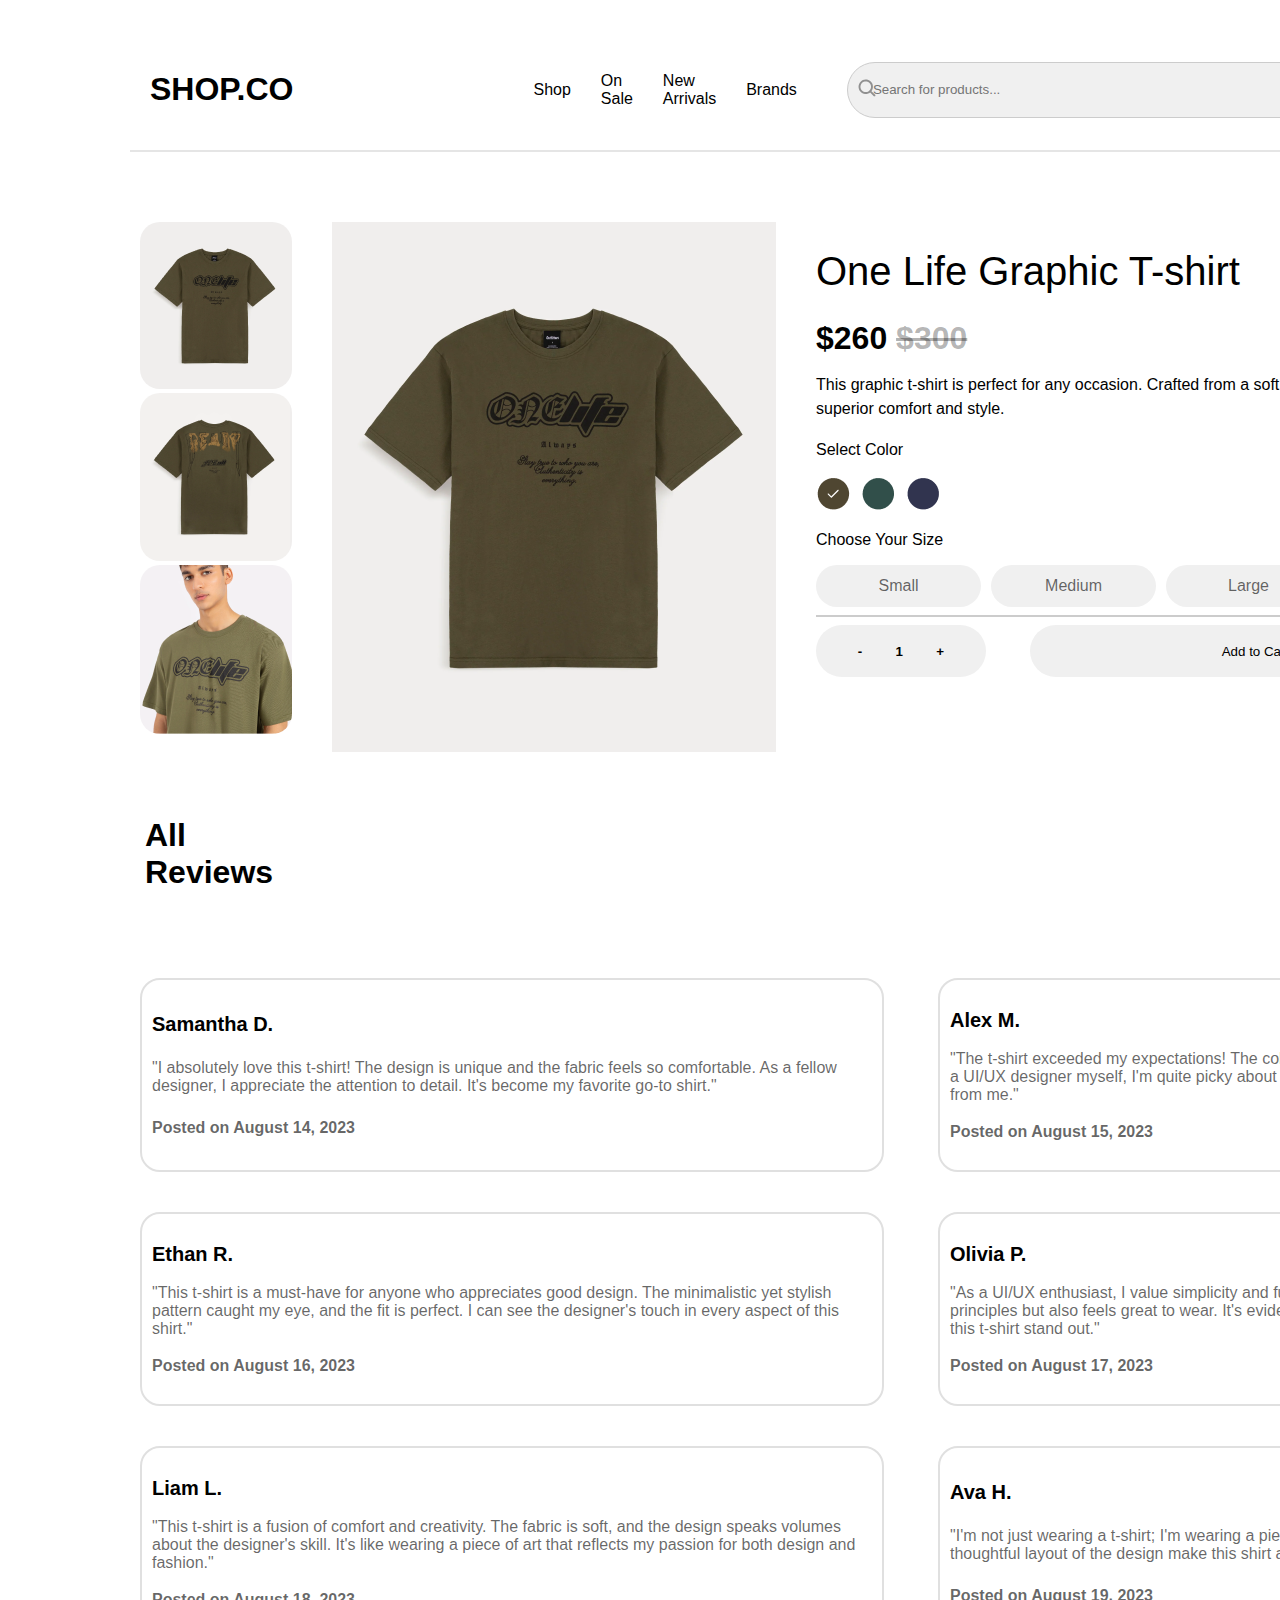
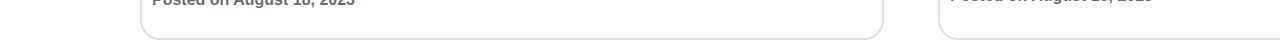
==== commit dc15bece: "ajout commentaire html" ====
--- a/index.html
+++ b/index.html
@@ -1,141 +1,159 @@
 <!DOCTYPE html>
 <html lang="en">
 <head>
+    <!-- Set character set to UTF-8 -->
     <meta charset="UTF-8">
+    <!-- Ensure proper rendering and compatibility with Internet Explorer -->
     <meta http-equiv="X-UA-Compatible" content="IE=edge">
+    <!-- Responsive viewport settings -->
     <meta name="viewport" content="width=device-width, initial-scale=1.0">
+    <!-- Link to external stylesheet -->
     <link rel="stylesheet" href="css/style.css">
+    <!-- Link to external font stylesheet -->
     <link href="https://fonts.bunny.net/css2?family=Anek+Bangla:wght@100;200;300;400;500;600;700;800&display=swap" rel="stylesheet">
-   
+    <!-- Link to Font Awesome stylesheet -->
     <link rel="stylesheet" href="https://cdnjs.cloudflare.com/ajax/libs/font-awesome/6.5.1/css/all.min.css" integrity="sha512-DTOQO9RWCH3ppGqcWaEA1BIZOC6xxalwEsw9c2QQeAIftl+Vegovlnee1c9QX4TctnWMn13TZye+giMm8e2LwA==" crossorigin="anonymous" referrerpolicy="no-referrer" />
-    <title>Votre Titre</title>
+    <!-- Set the title of the webpage -->
+    <title>Your Title</title>
 </head>
 <body>
 
-      <header>
-          
-          <nav class="header_menu">
-              <h1 class="logo">SHOP.CO</h1>
-            <ul>
-              <a href="#">Shop<i class="fa-solid fa-chevron-down"></i></a>
-              <a href="#">On Sale</a>
-              <a href="#">New Arrivals</a>
-              <a href="#">Brands</a>
-            </ul>
-            <div class="search-container">
-              <div class="search-icon">
+<!-- Header Section -->
+<header>
+    <!-- Navigation Bar -->
+    <nav class="header_menu">
+        <!-- Logo -->
+        <h1 class="logo">SHOP.CO</h1>
+        <!-- Navigation Links -->
+        <ul>
+            <a href="#">Shop<i class="fa-solid fa-chevron-down"></i></a>
+            <a href="#">On Sale</a>
+            <a href="#">New Arrivals</a>
+            <a href="#">Brands</a>
+        </ul>
+        <!-- Search Container -->
+        <div class="search-container">
+            <div class="search-icon">
+                <!-- Search Icon SVG -->
                 <svg xmlns="http://www.w3.org/2000/svg" width="20" height="24" viewBox="0 0 24 24" fill="none">
-                  <path d="M21.7959 20.2041L17.3437 15.75C18.6787 14.0104 19.3019 11.8282 19.087 9.64606C18.8722 7.46389 17.8353 5.44515 16.1867 3.99936C14.5382 2.55356 12.4014 1.78898 10.2098 1.8607C8.01829 1.93243 5.93607 2.83509 4.38558 4.38558C2.83509 5.93607 1.93243 8.01829 1.8607 10.2098C1.78898 12.4014 2.55356 14.5382 3.99936 16.1867C5.44515 17.8353 7.46389 18.8722 9.64606 19.087C11.8282 19.3019 14.0104 18.6787 15.75 17.3437L20.2059 21.8006C20.3106 21.9053 20.4348 21.9883 20.5715 22.0449C20.7083 22.1015 20.8548 22.1307 21.0028 22.1307C21.1508 22.1307 21.2973 22.1015 21.4341 22.0449C21.5708 21.9883 21.695 21.9053 21.7997 21.8006C21.9043 21.696 21.9873 21.5717 22.044 21.435C22.1006 21.2983 22.1298 21.1517 22.1298 21.0037C22.1298 20.8557 22.1006 20.7092 22.044 20.5725C21.9873 20.4357 21.9043 20.3115 21.7997 20.2069L21.7959 20.2041ZM4.12499 10.5C4.12499 9.23914 4.49888 8.0066 5.19938 6.95823C5.89987 5.90987 6.89551 5.09277 8.06039 4.61026C9.22527 4.12775 10.5071 4.00151 11.7437 4.24749C12.9803 4.49347 14.1162 5.10063 15.0078 5.99219C15.8994 6.88375 16.5065 8.01966 16.7525 9.25629C16.9985 10.4929 16.8722 11.7747 16.3897 12.9396C15.9072 14.1045 15.0901 15.1001 14.0418 15.8006C12.9934 16.5011 11.7608 16.875 10.5 16.875C8.80977 16.8733 7.18927 16.201 5.99411 15.0059C4.79894 13.8107 4.12673 12.1902 4.12499 10.5Z" fill="black" fill-opacity="0.4" style="fill:black;fill-opacity:0.4;"/>
-                  </svg>
-              </div>
-              <input type="text" class="search-input" placeholder="Search for products...">
-              <div class="additional-icons">
+                    <path d="M21.7959 20.2041L17.3437 15.75C18.6787 14.0104 19.3019 11.8282 19.087 9.64606C18.8722 7.46389 17.8353 5.44515 16.1867 3.99936C14.5382 2.55356 12.4014 1.78898 10.2098 1.8607C8.01829 1.93243 5.93607 2.83509 4.38558 4.38558C2.83509 5.93607 1.93243 8.01829 1.8607 10.2098C1.78898 12.4014 2.55356 14.5382 3.99936 16.1867C5.44515 17.8353 7.46389 18.8722 9.64606 19.087C11.8282 19.3019 14.0104 18.6787 15.75 17.3437L20.2059 21.8006C20.3106 21.9053 20.4348 21.9883 20.5715 22.0449C20.7083 22.1015 20.8548 22.1307 21.0028 22.1307C21.1508 22.1307 21.2973 22.1015 21.4341 22.0449C21.5708 21.9883 21.695 21.9053 21.7997 21.8006C21.9043 21.696 21.9873 21.5717 22.044 21.435C22.1006 21.2983 22.1298 21.1517 22.1298 21.0037C22.1298 20.8557 22.1006 20.7092 22.044 20.5725C21.9873 20.4357 21.9043 20.3115 21.7997 20.2069L21.7959 20.2041ZM4.12499 10.5C4.12499 9.23914 4.49888 8.0066 5.19938 6.95823C5.89987 5.90987 6.89551 5.09277 8.06039 4.61026C9.22527 4.12775 10.5071 4.00151 11.7437 4.24749C12.9803 4.49347 14.1162 5.10063 15.0078 5.99219C15.8994 6.88375 16.5065 8.01966 16.7525 9.25629C16.9985 10.4929 16.8722 11.7747 16.3897 12.9396C15.9072 14.1045 15.0901 15.1001 14.0418 15.8006C12.9934 16.5011 11.7608 16.875 10.5 16.875C8.80977 16.8733 7.18927 16.201 5.99411 15.0059C4.79894 13.8107 4.12673 12.1902 4.12499 10.5Z" fill="black" fill-opacity="0.4" style="fill:black;fill-opacity:0.4;"/>
+                </svg>
+            </div>
+            <!-- Search Input -->
+            <input type="text" class="search-input" placeholder="Search for products...">
+            <!-- Additional Icons -->
+            <div class="additional-icons">
                 <i class="fas fa-search"></i>
                 <i class="fas fa-shopping-cart"></i>
                 <i class="far fa-user-circle"></i>
-              </div>
             </div>
-        </nav>
-       
-    </header>
+        </div>
+    </nav>
+</header>
 
-    <!-- Corrected HTML Structure -->
+<!-- Corrected HTML Structure -->
 <section class="contenu">
-  <section class="description">
-    <div class="grid-container">
-      <div class="grid-item">
-        <img src="images/small_tshirt_1.png" title="t-shirt1" class="item1">
-        <img src="images/small_tshirt_2.png" title="tishirt2" class="item2">
-        <img src="images/small_tshirt_3.png" title="t-shirt3" class="item3">
-      </div>
-      <div class="grid-item">
-        <article>
-          <img src="images/large_tshirt_1.png" title="t-shirt1" class="item4">
-        </article>
-      </div>
-      <div class="grid-item3">
-        <div class="product-details">
-          <h1 class="oneLife">One Life Graphic T-shirt</h1>
-          <div class="rating">
-            <!-- Ajoutez ici vos 5 étoiles en utilisant des icônes ou des images -->
-            <span class="stars"><i class="fa fa-star"></i><i class="fa fa-star"></i><i class="fa fa-star"></i><i class="fa fa-star"></i><i class="fa fa-star-half"></i></span>
-          </div>
+    <section class="description">
+        <!-- Product Grid -->
+        <div class="grid-container">
+            <div class="grid-item">
+                <!-- Small T-shirt Images -->
+                <img src="images/small_tshirt_1.png" title="t-shirt1" class="item1">
+                <img src="images/small_tshirt_2.png" title="t-shirt2" class="item2">
+                <img src="images/small_tshirt_3.png" title="t-shirt3" class="item3">
+            </div>
+            <div class="grid-item">
+                <article>
+                    <!-- Large T-shirt Image -->
+                    <img src="images/large_tshirt_1.png" title="t-shirt1" class="item4">
+                </article>
+            </div>
+            <div class="grid-item3">
+                <div class="product-details">
+                    <!-- Product Title -->
+                    <h1 class="oneLife">One Life Graphic T-shirt</h1>
+                    <!-- Star Rating -->
+                    <div class="rating">
+                        <!-- Add your 5 stars using icons or images here -->
+                        <span class="stars"><i class="fa fa-star"></i><i class="fa fa-star"></i><i class="fa fa-star"></i><i class="fa fa-star"></i><i class="fa fa-star-half"></i></span>
+                    </div>
+                    <!-- Price -->
+                    <span class="prix1">$260 </span> <span class="prix2">$300</span>
+                    <!-- Product Description -->
+                    <p class="product-description">
+                        This graphic t-shirt is perfect for any occasion. Crafted from a soft and breathable fabric, it offers superior comfort and style.
+                    </p>
+                    <!-- Color Selection -->
+                    <p>Select Color</p>
+                    <!-- Add your 3 color selectors (checkbox) here -->
+                    <img class="choices" src="images/choice.png" alt="">
+                    <!-- Size Selection -->
+                    <p>Choose Your Size</p>
+                    <div class="size-buttons">
+                        <!-- Add your 4 buttons (Small, Medium, Large, X-Large) here -->
+                        <button>Small</button>
+                        <button>Medium</button>
+                        <button>Large</button>
+                        <button>X-Large</button>
+                    </div>
+                    <hr>
+                    <!-- Quantity and Add to Cart Buttons -->
+                    <button class="quantity-btn">-&nbsp;&nbsp;&nbsp;&nbsp;&nbsp;&nbsp;&nbsp;&nbsp; 1&nbsp;&nbsp;&nbsp;&nbsp;&nbsp;&nbsp;&nbsp;&nbsp;       +</button>
+                    <button class="add-to-cart-btn">Add to Cart</button>
+                </div>
+            </div>
+        </div>
+    </section>
 
-          <span class="prix1">$260 </span> <span class="prix2">$300</span>
-
-          <p class="product-description">
-            This graphic t-shirt which is perfect for any occasion. Crafted from a soft and breathable fabric, it offers superior comfort and style.
-          </p>
-
-          <p>Select Color</p>
-          <!-- Ajoutez ici vos 3 selecteurs de couleur (checkbox) -->
-          <img class="choices" src="images/choice.png" alt="">
-
-          <p>Choice your Size</p>
-          <div class="size-buttons">
-            <!-- Ajoutez ici vos 4 boutons (Small, Medium, Large, X-Large) -->
-            <button>Small</button>
-            <button>Medium</button>
-            <button>Large</button>
-            <button>X-Large</button>
-          </div><hr>
-
-          <button class="quantity-btn">-&nbsp;&nbsp;&nbsp;&nbsp;&nbsp;&nbsp;&nbsp;&nbsp;&nbsp;&nbsp; 1&nbsp;&nbsp;&nbsp;&nbsp;&nbsp;&nbsp;&nbsp;&nbsp;&nbsp;&nbsp; +</button>
-          <button class="add-to-cart-btn">Add to Cart</button>
-        </div>
-      </div>
-    </div>
-  </section>
-
-  <!-- partie avis -->
-
-  
-    <h1 class="allreviews">All Reviews</i>
-      <button class="writeBox">
-          <h3 class="write">Write a review</h3>
-      </button>
-  </h1>
-
- 
-     
+    <!-- Reviews Section -->
+    <h1 class="allreviews">All Reviews<i>&nbsp;&nbsp;&nbsp;&nbsp;&nbsp;&nbsp;&nbsp;&nbsp; &nbsp;&nbsp;&nbsp;&nbsp;&nbsp;&nbsp;&nbsp;&nbsp; &nbsp;&nbsp;&nbsp;&nbsp;&nbsp;&nbsp;&nbsp;&nbsp; <button class="writeBox"><h3 class="write">Write a review</h3></button></i></h1>
     <section class="reviews">
+        <!-- Individual Review Sections -->
         <section class="comments">
             <article class="star"><i class="fa-solid fa-star"></i><i class="fa-solid fa-star"></i><i class="fa-solid fa-star"></i><i class="fa-solid fa-star"></i><i class="fa-solid fa-star-half"></i></article>
             <article class="Name">Samantha D.</article>
-            <acticle class="text">"I absolutely love this t-shirt! The design is unique and the fabric feels so comfortable. As a fellow designer, I appreciate the attention to detail. It's become my favorite go-to shirt."</acticle>
+            <article class="text">"I absolutely love this t-shirt! The design is unique and the fabric feels so comfortable. As a fellow designer, I appreciate the attention to detail. It's become my favorite go-to shirt."</article>
             <article class="date">Posted on August 14, 2023</article>
         </section>
+
         <section class="comments">
-            <article class="star"><i class="fa-solid fa-star"></i><i class="fa-solid fa-star"></i><i class="fa-solid fa-star"></i><i class="fa-solid fa-star"></i></article>
-            <article class="Name">Alex M.</article>
-            <article class="text">"The t-shirt exceeded my expectations! The colors are vibrant and the print quality is top-notch. Being a UI/UX designer myself, I'm quite picky about aesthetics, and this t-shirt definitely gets a thumbs up from me."</article>
-            <article class="date">Posted on August 15, 2023</article>
-        </section>
-        <section class="comments">
-            <article class="star"><i class="fa-solid fa-star"></i><i class="fa-solid fa-star"></i><i class="fa-solid fa-star"></i><i class="fa-solid fa-star-half"></i></article>
-            <article class="Name">Ethan R.</article>
-            <article class="text">"This t-shirt is a must-have for anyone who appreciates good design. The minimalistic yet stylish pattern caught my eye, and the fit is perfect. I can see the designer's touch in every aspect of this shirt."</article>
-            <article class="date">Posted on August 16, 2023</article>
-        </section>
-        <section class="comments">
-            <article class="star"><i class="fa-solid fa-star"></i><i class="fa-solid fa-star"></i><i class="fa-solid fa-star"></i><i class="fa-solid fa-star"></i></article>
-            <article class="Name">Olivia P.</article>
-            <article class="text">"As a UI/UX enthusiast, I value simplicity and functionality. This t-shirt not only represents those principles but also feels great to wear. It's evident that the designer poured their creativity into making this t-shirt stand out."</article>
-            <article class="date">Posted on August 17, 2023</article>
-        </section>
-        <section class="comments">
-            <article class="star"><i class="fa-solid fa-star"></i><i class="fa-solid fa-star"></i><i class="fa-solid fa-star"></i><i class="fa-solid fa-star"></i></article>
-            <article class="Name">Liam L.</article>
-            <article class="text">"This t-shirt is a fusion of comfort and creativity. The fabric is soft, and the design speaks volumes about the designer's skill. It's like wearing a piece of art that reflects my passion for both design and fashion."</article>
-            <article class="date">Posted on August 18, 2023</article>
-        </section>
-        <section class="comments">
-            <article class="star"><i class="fa-solid fa-star"></i><i class="fa-solid fa-star"></i><i class="fa-solid fa-star"></i><i class="fa-solid fa-star"></i><i class="fa-solid fa-star-half"></i></article>
-            <article class="Name">Ava H.</article>
-            <article class="text">"I'm not just wearing a t-shirt; I'm wearing a piece of design philosophy. The intricate details and thoughtful layout of the design make this shirt a conversation starter."</article>
-            <article class="date">Posted on August 19, 2023</article>
-        </section>
-    </section>
+          <article class="star"><i class="fa-solid fa-star"></i><i class="fa-solid fa-star"></i><i class="fa-solid fa-star"></i><i class="fa-solid fa-star"></i></article>
+          <article class="Name">Alex M.</article>
+          <article class="text">"The t-shirt exceeded my expectations! The colors are vibrant and the print quality is top-notch. Being a UI/UX designer myself, I'm quite picky about aesthetics, and this t-shirt definitely gets a thumbs up from me."</article>
+          <article class="date">Posted on August 15, 2023</article>
+      </section>
+      <section class="comments">
+          <article class="star"><i class="fa-solid fa-star"></i><i class="fa-solid fa-star"></i><i class="fa-solid fa-star"></i><i class="fa-solid fa-star-half"></i></article>
+          <article class="Name">Ethan R.</article>
+          <article class="text">"This t-shirt is a must-have for anyone who appreciates good design. The minimalistic yet stylish pattern caught my eye, and the fit is perfect. I can see the designer's touch in every aspect of this shirt."</article>
+          <article class="date">Posted on August 16, 2023</article>
+      </section>
+      <section class="comments">
+          <article class="star"><i class="fa-solid fa-star"></i><i class="fa-solid fa-star"></i><i class="fa-solid fa-star"></i><i class="fa-solid fa-star"></i></article>
+          <article class="Name">Olivia P.</article>
+          <article class="text">"As a UI/UX enthusiast, I value simplicity and functionality. This t-shirt not only represents those principles but also feels great to wear. It's evident that the designer poured their creativity into making this t-shirt stand out."</article>
+          <article class="date">Posted on August 17, 2023</article>
+      </section>
+      <section class="comments">
+          <article class="star"><i class="fa-solid fa-star"></i><i class="fa-solid fa-star"></i><i class="fa-solid fa-star"></i><i class="fa-solid fa-star"></i></article>
+          <article class="Name">Liam L.</article>
+          <article class="text">"This t-shirt is a fusion of comfort and creativity. The fabric is soft, and the design speaks volumes about the designer's skill. It's like wearing a piece of art that reflects my passion for both design and fashion."</article>
+          <article class="date">Posted on August 18, 2023</article>
+      </section>
+      <section class="comments">
+          <article class="star"><i class="fa-solid fa-star"></i><i class="fa-solid fa-star"></i><i class="fa-solid fa-star"></i><i class="fa-solid fa-star"></i><i class="fa-solid fa-star-half"></i></article>
+          <article class="Name">Ava H.</article>
+          <article class="text">"I'm not just wearing a t-shirt; I'm wearing a piece of design philosophy. The intricate details and thoughtful layout of the design make this shirt a conversation starter."</article>
+          <article class="date">Posted on August 19, 2023</article>
+      </section>
+  </section>
+        <!-- Add more review sections following the same structure -->
+   
+
+</body>
+</html>
+
+        
    
       
           
--- a/css/style.css
+++ b/css/style.css
@@ -308,7 +308,7 @@
   padding: 20px;
   width: 700px;
 }
-  /* jb */
+
   
  
 body {
@@ -463,3 +463,46 @@
   }
 }
 
+@media screen and (max-width:740px){
+  .reviews {
+      margin-top: 27px;
+      display:flex;
+      flex-direction: column;
+      gap:23px;
+  }
+  .comments {
+      display:flex;
+      flex-direction: column;
+      width:358px;
+      height:169px;
+      border:1px solid rgb(224, 224, 224);
+      border-radius: 20px;
+      padding:24px;
+      gap:10px
+  }
+
+  .allreviews {
+      display:flex;
+      justify-content: left;
+      width: 500px;
+      height:27px;
+      font-size:20px;
+      font-weight:700
+  }
+
+  .writeBox {
+      margin-top:-5px;
+      margin-left:180px;
+      border-radius:20px;
+      border:0px solid rgb(0.185 0.3428 0.8969);
+      background: #1F59ED;
+      width:113px;
+      height:40px;
+  }
+
+  .write {
+      font-size:12px;
+      font-weight: 500;
+  }
+  
+}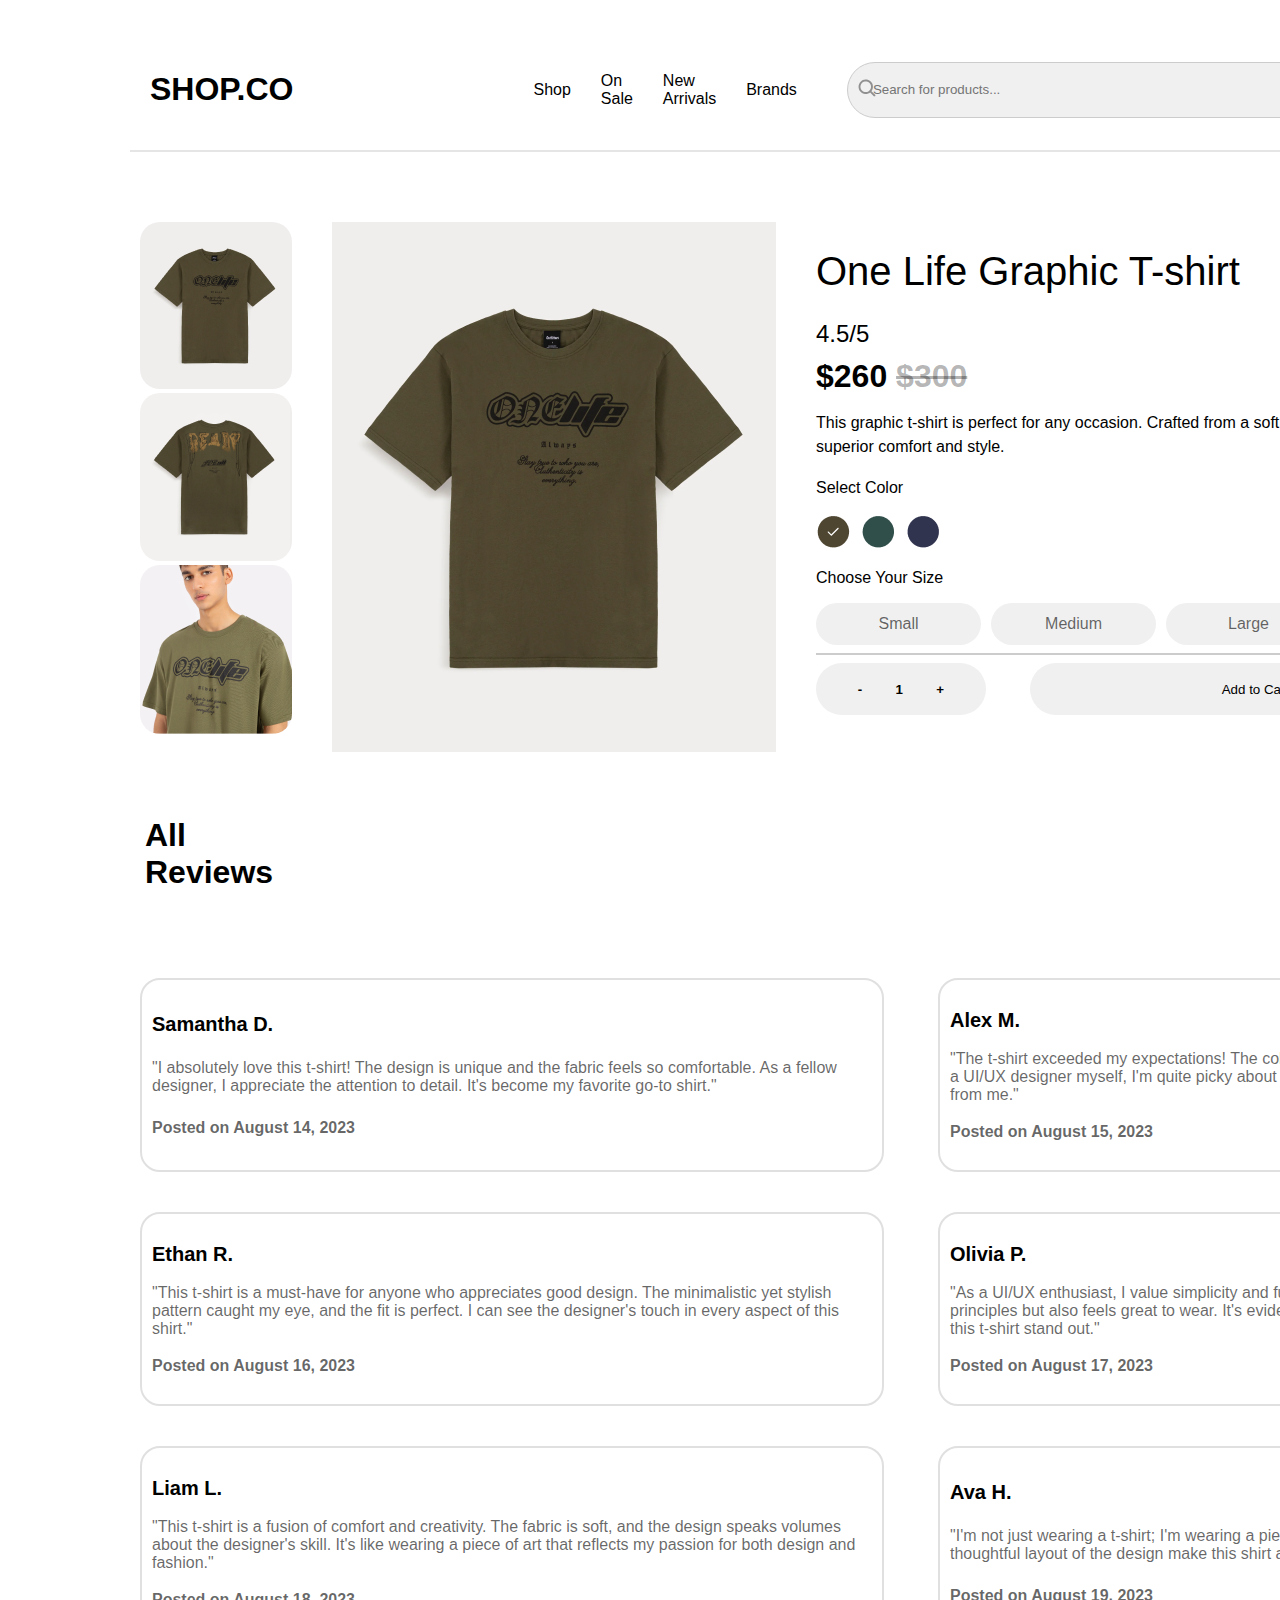
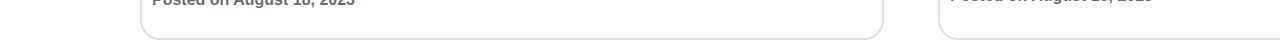
==== commit 69782279: "ajout de note" ====
--- a/index.html
+++ b/index.html
@@ -75,7 +75,7 @@
                     <!-- Star Rating -->
                     <div class="rating">
                         <!-- Add your 5 stars using icons or images here -->
-                        <span class="stars"><i class="fa fa-star"></i><i class="fa fa-star"></i><i class="fa fa-star"></i><i class="fa fa-star"></i><i class="fa fa-star-half"></i></span>
+                        <span class="stars"><i class="fa fa-star"></i><i class="fa fa-star"></i><i class="fa fa-star"></i><i class="fa fa-star"></i><i class="fa fa-star-half"></i></span><span class="laNote">4.5/5</span>
                     </div>
                     <!-- Price -->
                     <span class="prix1">$260 </span> <span class="prix2">$300</span>
--- a/css/style.css
+++ b/css/style.css
@@ -171,7 +171,9 @@
   margin-bottom: 10px;
 }
 
-
+.laNote {
+  color: #000;
+}
 
 .product-description {
   font-size: 16px;
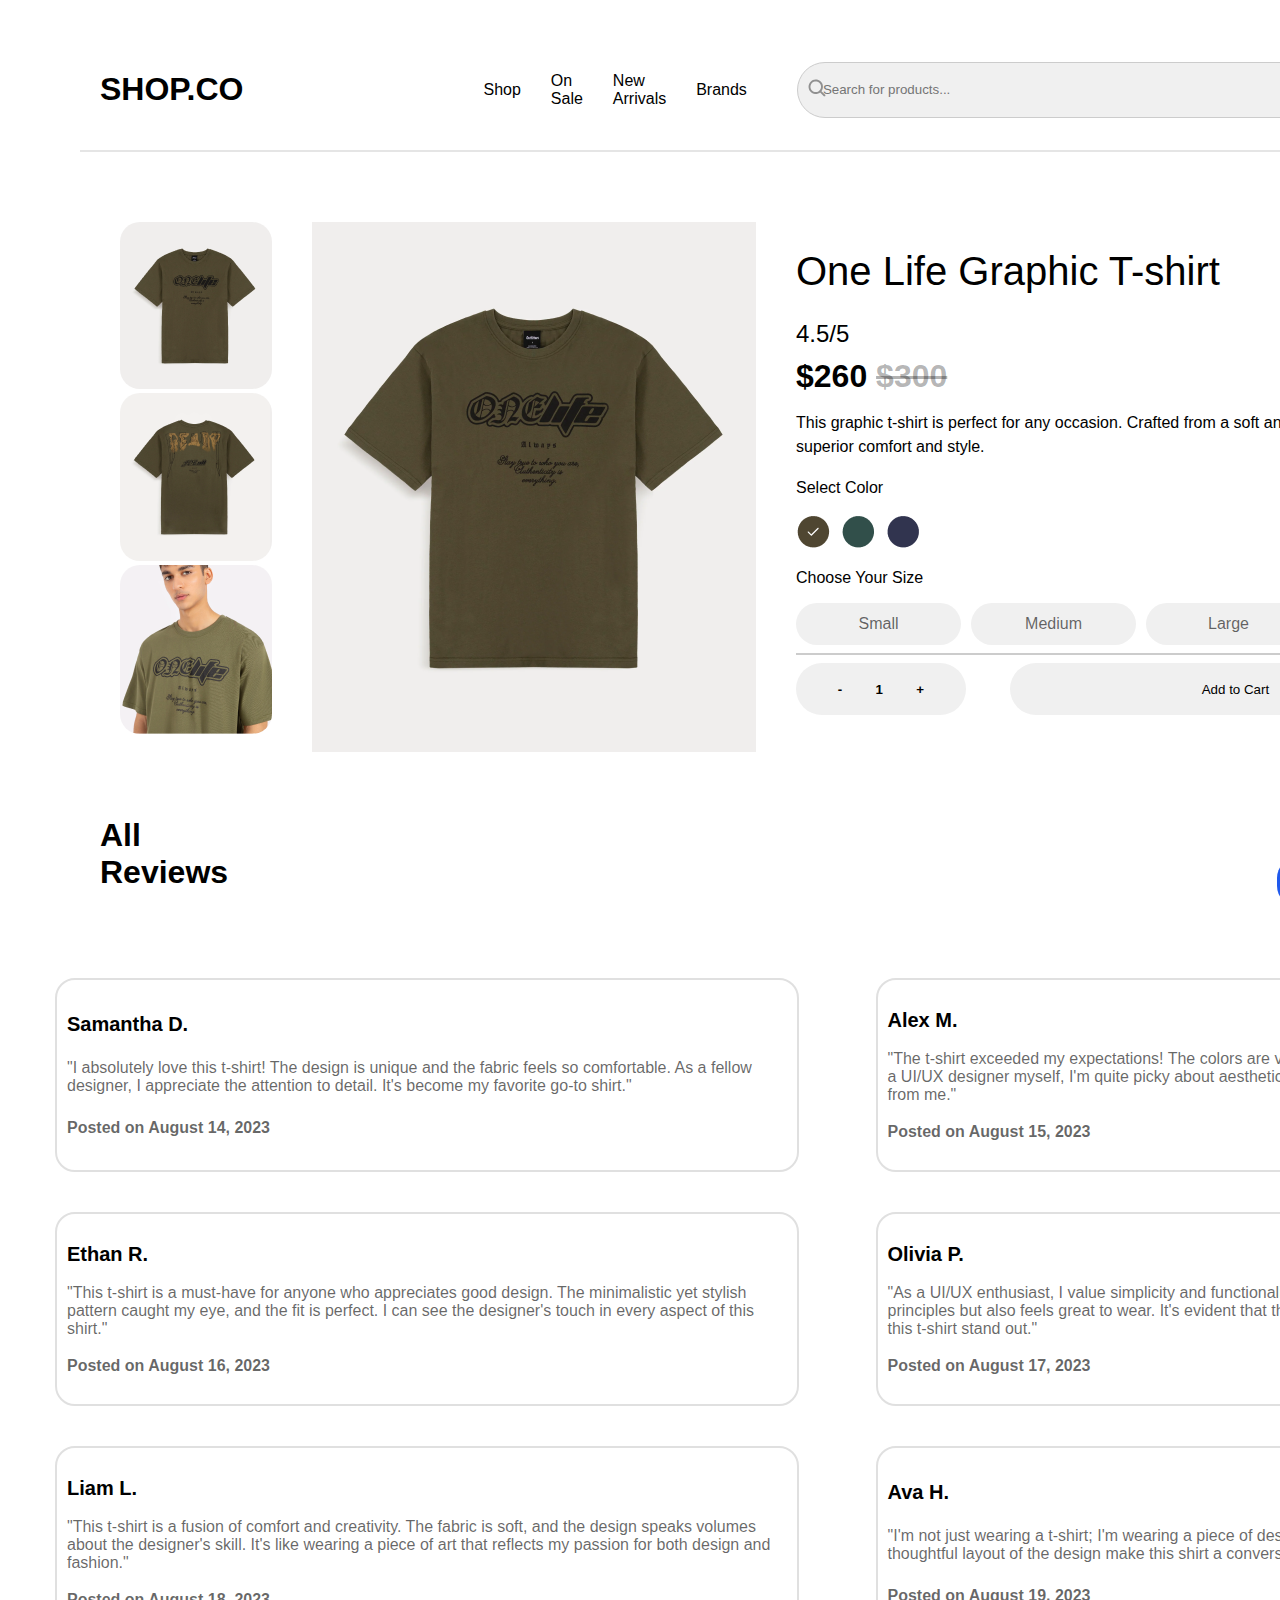
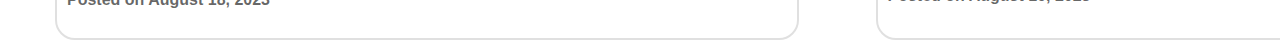
==== commit 7c345ff8: "amelioration responsive" ====
--- a/index.html
+++ b/index.html
@@ -22,11 +22,15 @@
 <header>
     <!-- Navigation Bar -->
     <nav class="header_menu">
+        <input type="checkbox" id="burger-checkbox" class="burger-check">
+        <label for="burger-checkbox" class="burger-menu">
+          <div><i class="fa-solid fa-bars"></i></div>
+        </label>
         <!-- Logo -->
         <h1 class="logo">SHOP.CO</h1>
         <!-- Navigation Links -->
-        <ul>
-            <a href="#">Shop<i class="fa-solid fa-chevron-down"></i></a>
+        <ul class="nav">
+            <a href="#">Shop <i class="fa-solid fa-chevron-down"></i></a>
             <a href="#">On Sale</a>
             <a href="#">New Arrivals</a>
             <a href="#">Brands</a>
--- a/css/style.css
+++ b/css/style.css
@@ -5,14 +5,23 @@
 }
 
 
-
-header {
+@media only screen and (min-width:1184px) {
+  header {
   display: flex;
   margin: 20px 120px;
   align-items: center;
   background-color: none;
   color: black;
   padding: 10px;
+
+  .burger-check {
+    position:absolute;
+    display:none;
+  }
+
+  .burger-menu {
+    display:none;
+  }
 }
 
 /* nav */
@@ -22,6 +31,7 @@
   align-items: center;
   border-bottom: 2px solid rgba(0, 0, 0, 0.10);
   padding: 20px;
+  margin-left:-50px
 }
 
 nav .logo {
@@ -37,8 +47,8 @@
   list-style: none;
   margin-left: 200px;
   margin-right: 20px;
- font-size: 16px;
- display: flex;
+  font-size: 16px;
+  display: flex;
   align-items: center;
 }
 
@@ -90,6 +100,57 @@
   right: 10px;
   flex-wrap: wrap;
 }
+}
+
+@media only screen and (max-width:1194px) {
+   header {
+    display:flex;
+   }
+
+   .logo {
+    margin-top:-20px;
+    margin-left:40px;
+   }
+
+   .burger.menu {
+    display:block;
+   }
+
+   .burger-check {
+    display:none
+   }
+
+   .nav {
+    display:none;
+    flex-direction: column;
+    width:100%;
+   }
+
+   .burger-checkbox:checked + .burger.menu + .nav {
+    display:flex;
+    color:red;
+   }
+
+
+  .search-input{
+    display:none;
+  }
+
+  .search-icon{
+    display:none;
+  }
+
+  .additional-icons {
+    display: flex;
+    gap: 5px;
+    position: absolute;
+    right: 10px;
+    flex-wrap: wrap;
+    margin-top:-40px;
+    margin-right:25px;
+  }
+}
+
 
 /* fin nav */
 .contenu {
@@ -137,6 +198,7 @@
   gap: 20px;
   margin: 20px 120px;
   align-items: center;
+  margin-left:100px;
 }
   
 .description {
@@ -312,7 +374,7 @@
 }
 
   
- 
+/*Reviews */
 body {
   font-family: Arial;
 }
@@ -354,13 +416,13 @@
 .reviews {
   margin-top:50px;
   display:grid;
-  margin-left: 140px;
+  margin-left: 55px;
   grid-template-areas: 
   "comments comments"
   "comments comments"
   "comments comments";
   row-gap: 40px;
-  column-gap: 40px;
+  column-gap: 20px;
 }
 
 .comments {
@@ -396,11 +458,11 @@
 .allreviews {
   display:flex;
   
- margin-left: 145px;
+ margin-left: 100px;
 }
 
 .writeBox {
-  margin-left:1150px;
+  margin-left:1000px;
   border-radius:20px;
   border:0px solid rgb(0.185 0.3428 0.8969);
   background: #1F59ED;
@@ -465,17 +527,18 @@
   }
 }
 
-@media screen and (max-width:740px){
+@media only screen and (max-width:740px){
   .reviews {
       margin-top: 27px;
       display:flex;
       flex-direction: column;
       gap:23px;
+      margin-left:5px
   }
   .comments {
       display:flex;
       flex-direction: column;
-      width:358px;
+      width:330px;
       height:169px;
       border:1px solid rgb(224, 224, 224);
       border-radius: 20px;
@@ -486,15 +549,16 @@
   .allreviews {
       display:flex;
       justify-content: left;
-      width: 500px;
+      width: 600px;
       height:27px;
       font-size:20px;
-      font-weight:700
+      font-weight:700;
+      margin-left:20px;
   }
 
   .writeBox {
       margin-top:-5px;
-      margin-left:180px;
+      margin-left:-20px;
       border-radius:20px;
       border:0px solid rgb(0.185 0.3428 0.8969);
       background: #1F59ED;
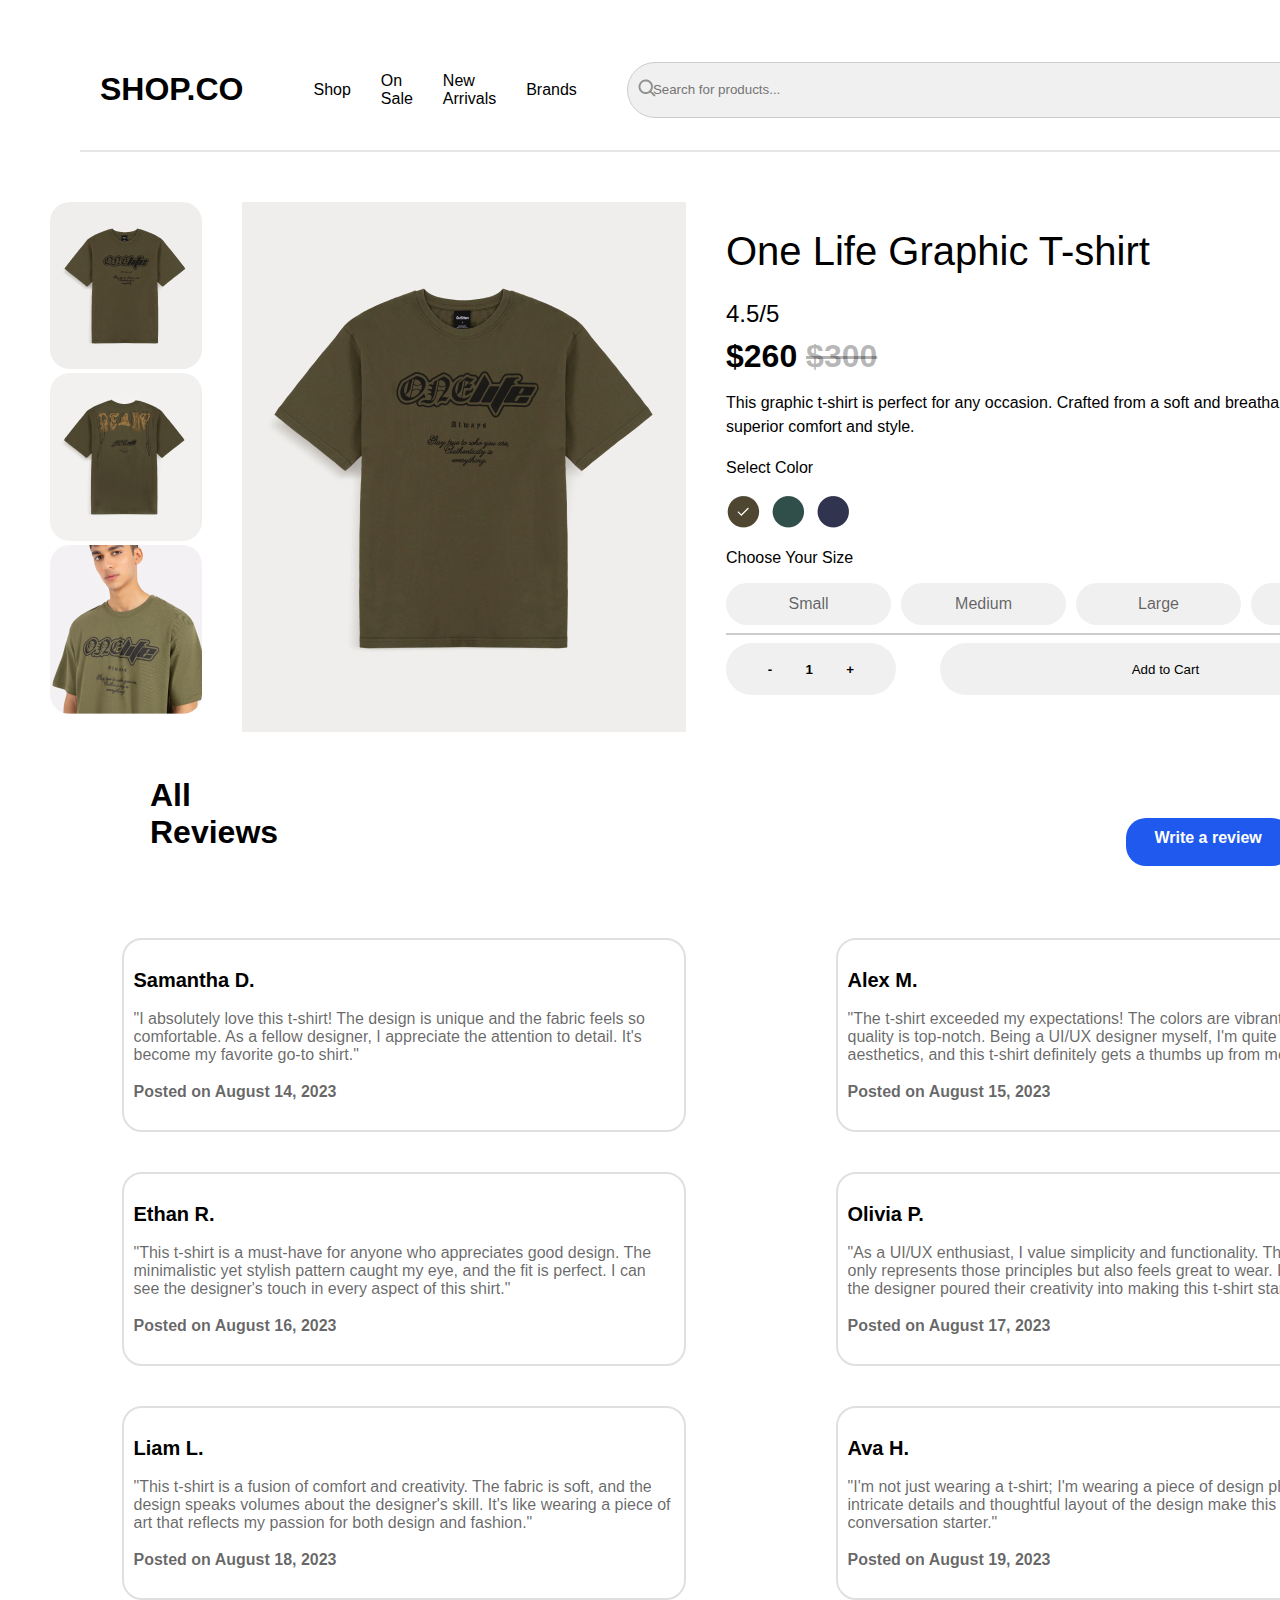
==== commit 759a1905: "final commit" ====
--- a/index.html
+++ b/index.html
@@ -67,7 +67,7 @@
                 <img src="images/small_tshirt_3.png" title="t-shirt3" class="item3">
             </div>
             <div class="grid-item">
-                <article>
+                <article class="bigShirt">
                     <!-- Large T-shirt Image -->
                     <img src="images/large_tshirt_1.png" title="t-shirt1" class="item4">
                 </article>
--- a/css/style.css
+++ b/css/style.css
@@ -124,6 +124,10 @@
     display:none;
     flex-direction: column;
     width:100%;
+   }
+
+   nav {
+    margin-top:20px;
    }
 
    .burger-checkbox:checked + .burger.menu + .nav {
@@ -153,14 +157,26 @@
 
 
 /* fin nav */
+
+@media only screen and (min-width:1184px) {
 .contenu {
   display: grid;
   align-items: center;
   margin: auto;
-  
-}
-
-.grid-item .item1 {
+  justify-content: left;
+  
+}
+}
+
+@media only screen and (max-width:1184px) {
+  .contenu {
+    display:grid;
+    grid-template-areas: 
+    "";
+  }
+}
+
+  .grid-item .item1 {
  border-radius: 20px;
 }
 
@@ -196,17 +212,18 @@
   display: grid;
   grid-template-columns: 1fr 1fr 1fr;
   gap: 20px;
-  margin: 20px 120px;
-  align-items: center;
-  margin-left:100px;
+  align-items: center;
+  margin-left:80px;
+  justify-content: left;
+  margin-right:30px;
 }
   
 .description {
   display: grid;
-  place-self: center;
   grid-template-columns: 1fr 3fr 11fr;
   grid-template-rows: 1fr;
   gap: 20px;
+  justify-content: left;
 }
 
 .oneLife{
@@ -373,7 +390,6 @@
   width: 700px;
 }
 
-  
 /*Reviews */
 body {
   font-family: Arial;
@@ -413,6 +429,10 @@
  
 }
 @media only screen and (min-width:1184px){
+  .logo {
+    margin-right:-170px;
+  }
+
 .reviews {
   margin-top:50px;
   display:grid;
@@ -422,7 +442,8 @@
   "comments comments"
   "comments comments";
   row-gap: 40px;
-  column-gap: 20px;
+  column-gap: 150px;
+  justify-content: center;
 }
 
 .comments {
@@ -432,7 +453,7 @@
   "name"
   "text"
   "date";
-  width:720px;
+  width:540px;
   height: 170px;
   border:2px solid rgb(224, 224, 224);
   border-radius: 20px;
@@ -458,11 +479,11 @@
 .allreviews {
   display:flex;
   
- margin-left: 100px;
+  margin-left: 200px;
 }
 
 .writeBox {
-  margin-left:1000px;
+  margin-left:800px;
   border-radius:20px;
   border:0px solid rgb(0.185 0.3428 0.8969);
   background: #1F59ED;
@@ -479,8 +500,13 @@
   margin-left:10px;
   width:133px;
   height:23px;
-  
-
+
+}
+
+.contenu {
+  
+  margin-left:-50px;
+  width:700px;
 }
 }
 
